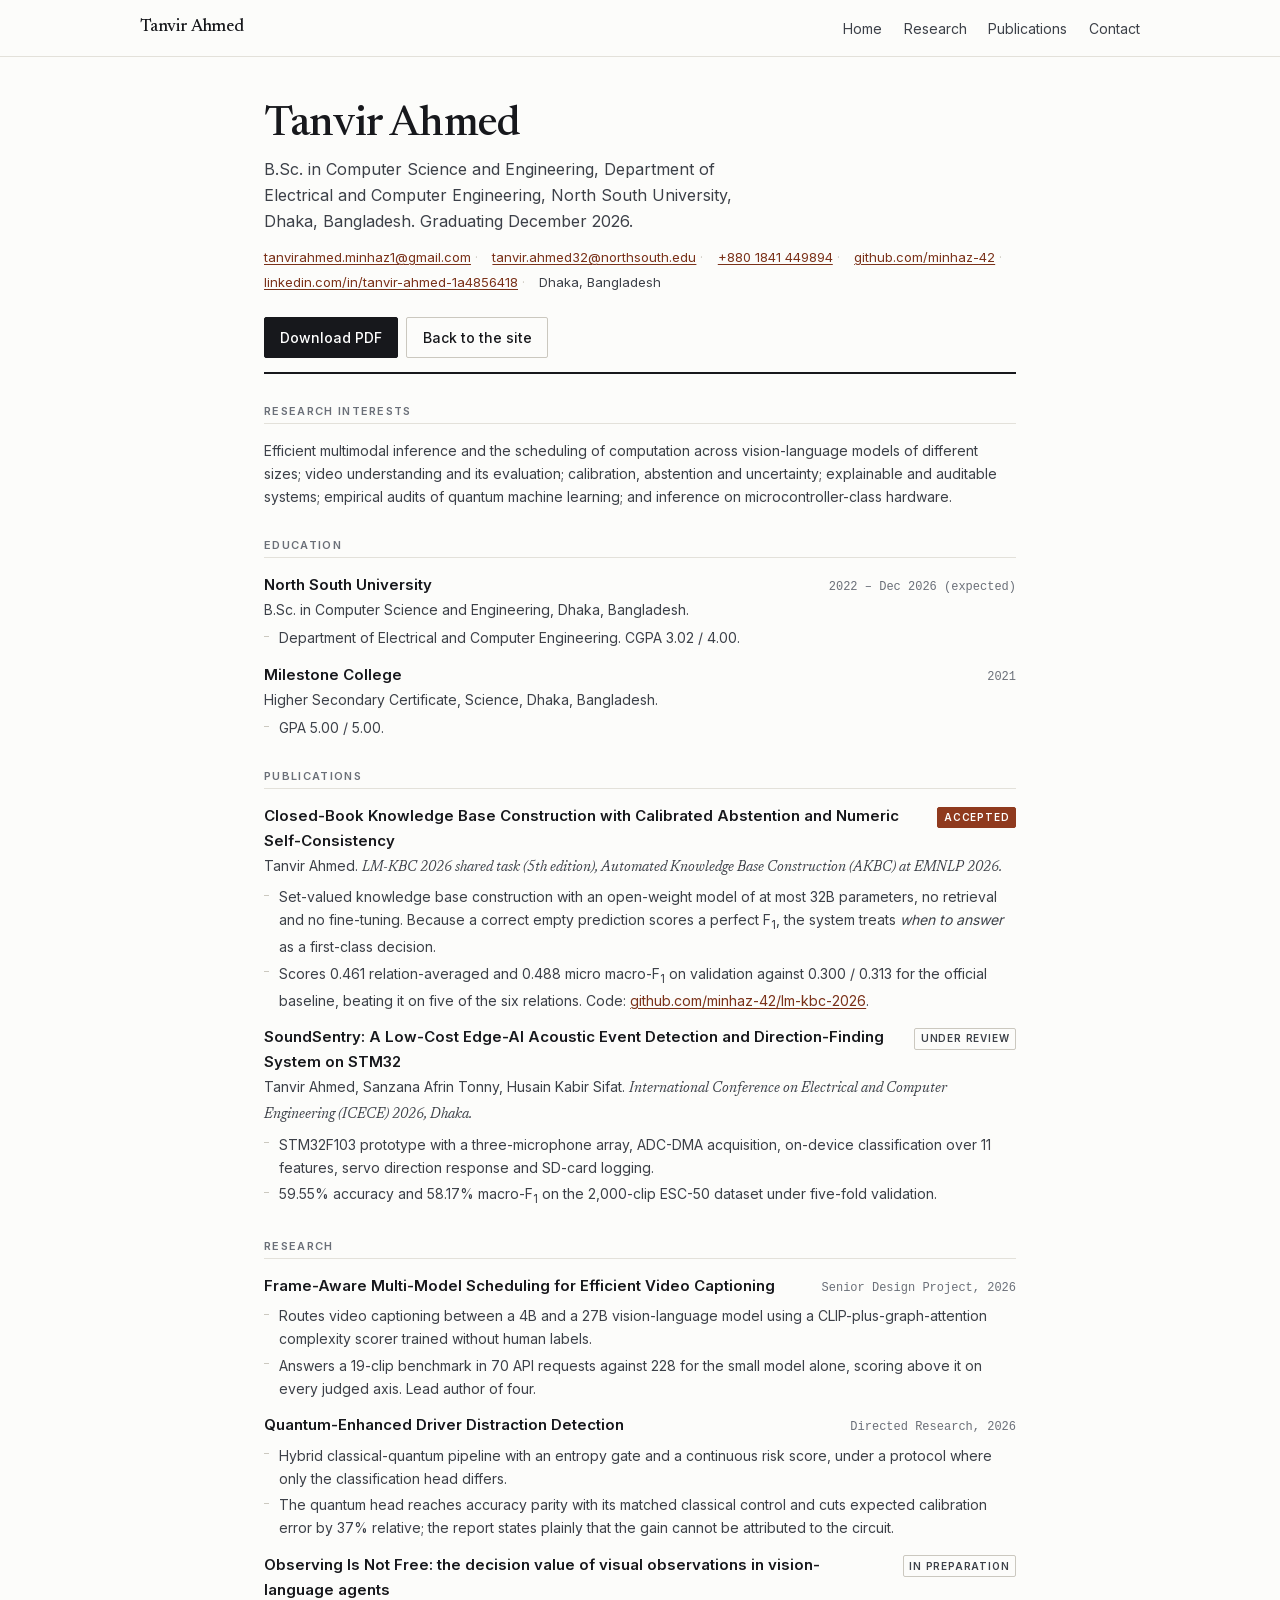
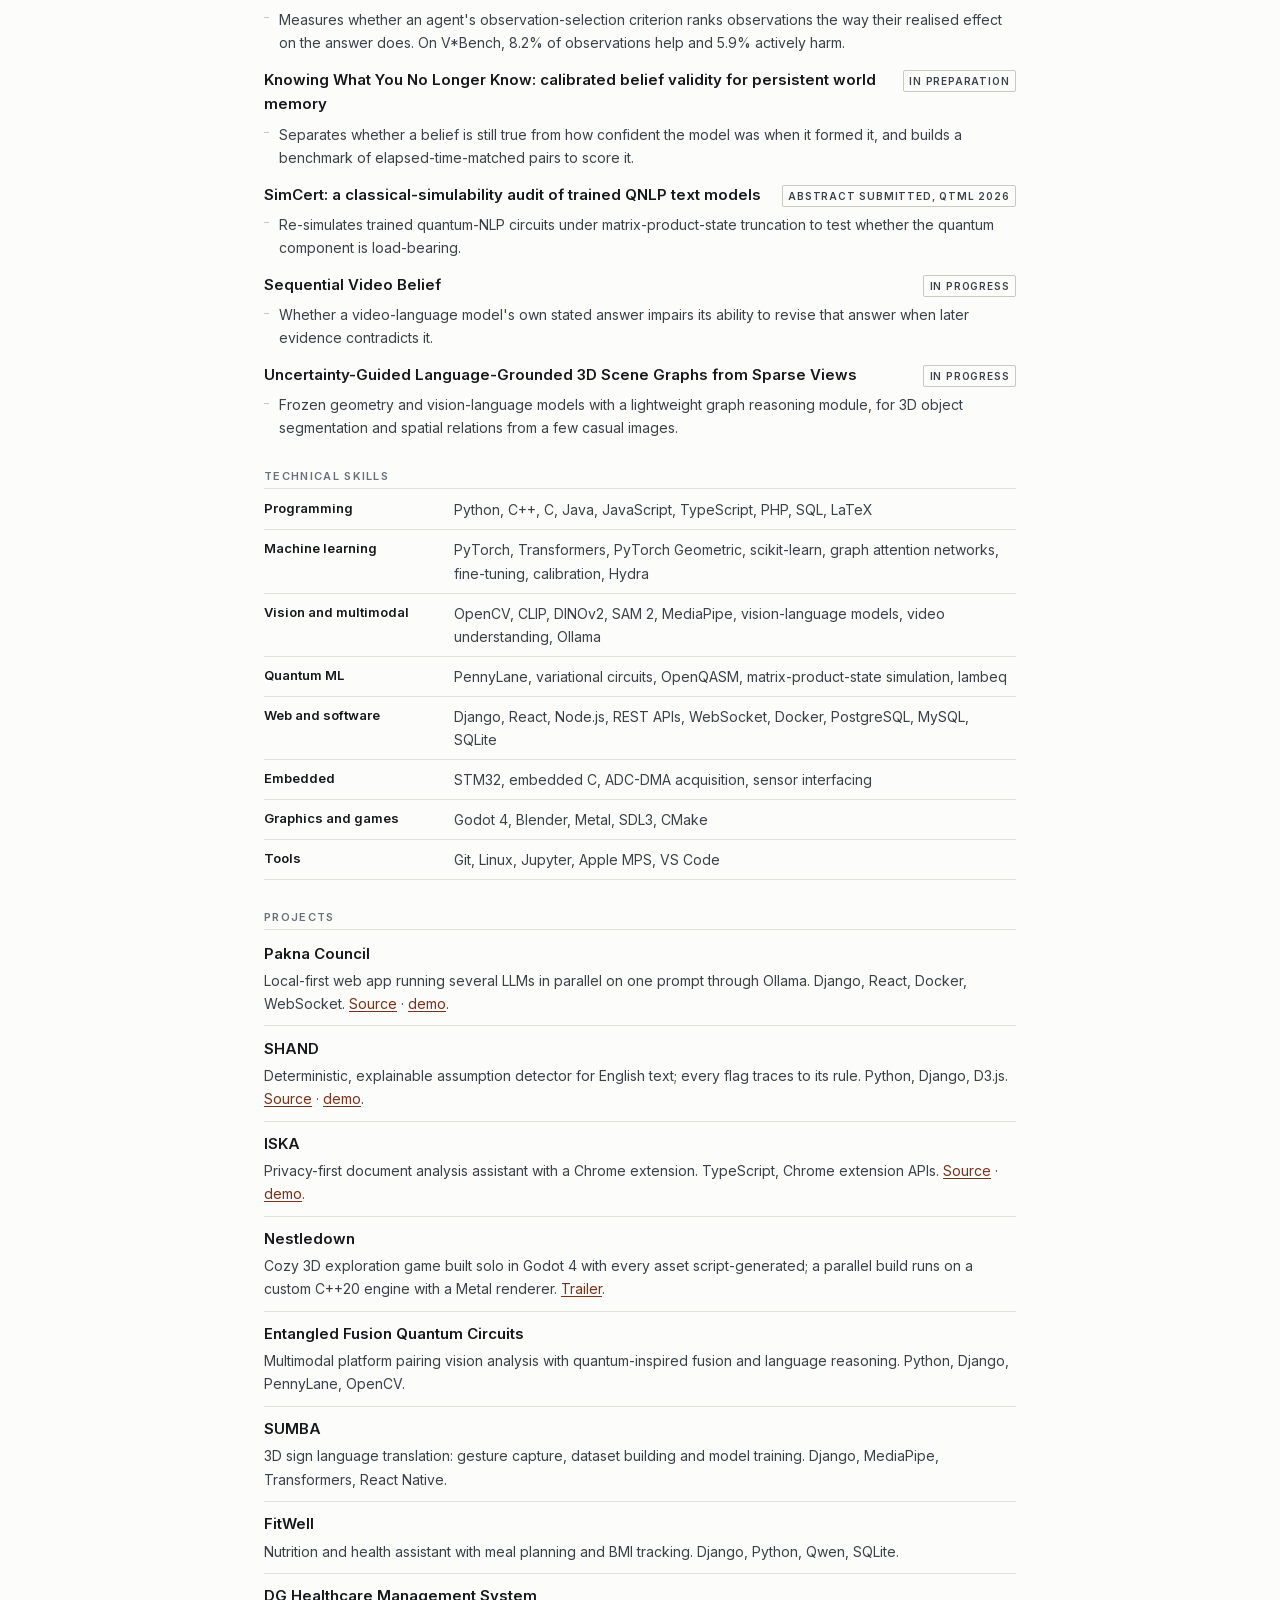
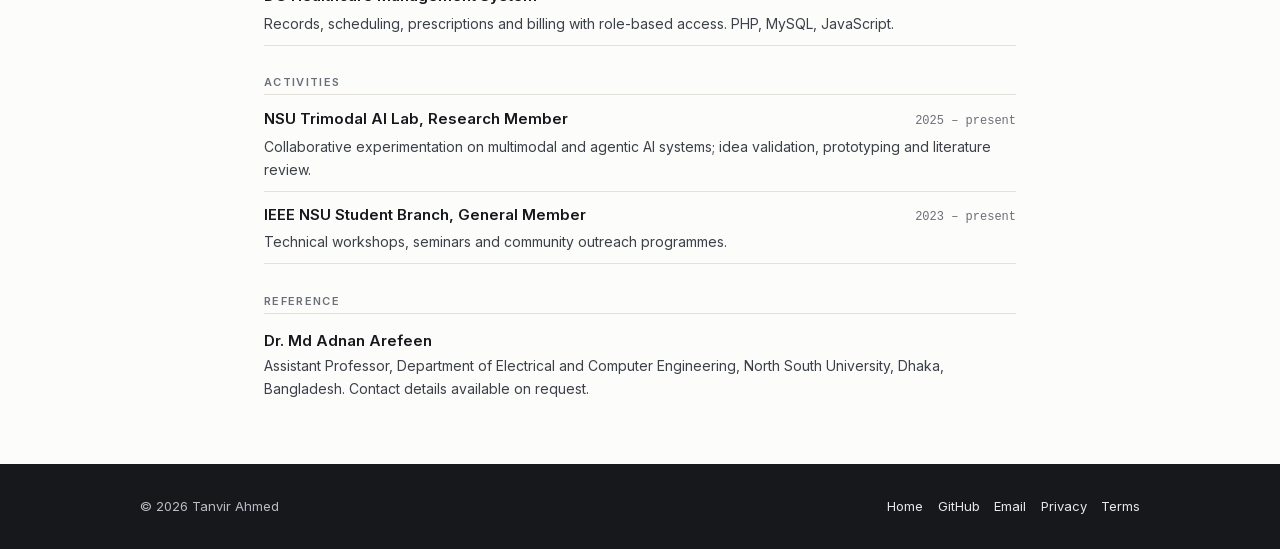
==== resume/index.html @ 1847ab7f "Rebuild portfolio as a research-focused academic site Replace the single-file purple-gradient page (" ====
<!DOCTYPE html>
<html lang="en">
<head>
<meta charset="utf-8">
<meta name="viewport" content="width=device-width, initial-scale=1">

<title>Curriculum Vitae | Tanvir Ahmed</title>
<meta name="description" content="Curriculum vitae of Tanvir Ahmed: Computer Science and Engineering at North South University, Dhaka. Publications, research, technical skills and projects.">
<meta name="author" content="Tanvir Ahmed">
<link rel="canonical" href="https://minhaz-42.github.io/Tanvir-Ahmed/resume/">

<meta property="og:type" content="profile">
<meta property="og:title" content="Curriculum Vitae | Tanvir Ahmed">
<meta property="og:description" content="Publications, research, skills and projects of Tanvir Ahmed, Computer Science and Engineering, North South University.">
<meta property="og:url" content="https://minhaz-42.github.io/Tanvir-Ahmed/resume/">
<meta property="og:image" content="https://minhaz-42.github.io/Tanvir-Ahmed/assets/img/og-card.png">
<meta name="twitter:card" content="summary_large_image">

<link rel="icon" href="../favicon.svg" type="image/svg+xml">
<link rel="alternate icon" href="../favicon.ico" sizes="16x16 32x32">
<link rel="apple-touch-icon" href="../apple-touch-icon.png">

<link rel="preload" href="../assets/fonts/inter-latin.woff2" as="font" type="font/woff2" crossorigin>
<link rel="preload" href="../assets/fonts/newsreader-latin.woff2" as="font" type="font/woff2" crossorigin>
<link rel="stylesheet" href="../assets/css/site.css">
</head>
<body>

<a class="skip" href="#cv">Skip to content</a>

<header class="site-head">
  <div class="site-head__in">
    <a class="brand" href="../">Tanvir Ahmed</a>
    <nav class="nav" aria-label="Site">
      <ul>
        <li><a href="../">Home</a></li>
        <li><a href="../#research">Research</a></li>
        <li><a href="../#publications">Publications</a></li>
        <li><a href="../#contact">Contact</a></li>
      </ul>
    </nav>
  </div>
</header>

<main id="cv" class="cv">

  <div class="cv__head">
    <h1 class="cv__name">Tanvir Ahmed</h1>
    <p class="cv__title">
      B.Sc. in Computer Science and Engineering, Department of Electrical and Computer
      Engineering, North South University, Dhaka, Bangladesh. Graduating December 2026.
    </p>
    <ul class="cv__contact">
      <li><a href="mailto:tanvirahmed.minhaz1@gmail.com">tanvirahmed.minhaz1@gmail.com</a></li>
      <li><a href="mailto:tanvir.ahmed32@northsouth.edu">tanvir.ahmed32@northsouth.edu</a></li>
      <li><a href="tel:+8801841449894">+880 1841 449894</a></li>
      <li><a href="https://github.com/minhaz-42" rel="me noopener">github.com/minhaz-42</a></li>
      <li><a href="https://www.linkedin.com/in/tanvir-ahmed-1a4856418/" rel="me noopener">linkedin.com/in/tanvir-ahmed-1a4856418</a></li>
      <li>Dhaka, Bangladesh</li>
    </ul>
    <div class="cv__actions btn-row">
      <a class="btn btn--primary" href="../assets/cv/Tanvir-Ahmed-CV.pdf">Download PDF</a>
      <a class="btn" href="../">Back to the site</a>
    </div>
  </div>

  <!-- ===================== RESEARCH INTERESTS ===================== -->
  <h2>Research interests</h2>
  <div class="cv-item">
    <p class="cv-item__sub">
      Efficient multimodal inference and the scheduling of computation across vision-language
      models of different sizes; video understanding and its evaluation; calibration, abstention
      and uncertainty; explainable and auditable systems; empirical audits of quantum machine
      learning; and inference on microcontroller-class hardware.
    </p>
  </div>

  <!-- ===================== EDUCATION ===================== -->
  <h2>Education</h2>

  <div class="cv-item">
    <div class="cv-item__top">
      <span class="cv-item__name">North South University</span>
      <span class="cv-item__when">2022 &ndash; Dec 2026 (expected)</span>
    </div>
    <p class="cv-item__sub">B.Sc. in Computer Science and Engineering, Dhaka, Bangladesh.</p>
    <ul>
      <li>Department of Electrical and Computer Engineering. CGPA 3.02 / 4.00.</li>
    </ul>
  </div>

  <div class="cv-item">
    <div class="cv-item__top">
      <span class="cv-item__name">Milestone College</span>
      <span class="cv-item__when">2021</span>
    </div>
    <p class="cv-item__sub">Higher Secondary Certificate, Science, Dhaka, Bangladesh.</p>
    <ul>
      <li>GPA 5.00 / 5.00.</li>
    </ul>
  </div>

  <!-- ===================== PUBLICATIONS ===================== -->
  <h2>Publications</h2>

  <div class="cv-item">
    <div class="cv-item__top">
      <span class="cv-item__name">
        Closed-Book Knowledge Base Construction with Calibrated Abstention and Numeric
        Self-Consistency
      </span>
      <span class="cv-pub__flag cv-pub__flag--accepted">Accepted</span>
    </div>
    <p class="cv-item__sub">
      Tanvir Ahmed. <em>LM-KBC 2026 shared task (5th edition), Automated Knowledge Base
      Construction (AKBC) at EMNLP 2026.</em>
    </p>
    <ul>
      <li>Set-valued knowledge base construction with an open-weight model of at most 32B
        parameters, no retrieval and no fine-tuning. Because a correct empty prediction scores a
        perfect F<sub>1</sub>, the system treats <em>when to answer</em> as a first-class
        decision.</li>
      <li>Scores 0.461 relation-averaged and 0.488 micro macro-F<sub>1</sub> on validation against
        0.300 / 0.313 for the official baseline, beating it on five of the six relations.
        Code: <a href="https://github.com/minhaz-42/lm-kbc-2026" rel="noopener">github.com/minhaz-42/lm-kbc-2026</a>.</li>
    </ul>
  </div>

  <div class="cv-item">
    <div class="cv-item__top">
      <span class="cv-item__name">
        SoundSentry: A Low-Cost Edge-AI Acoustic Event Detection and Direction-Finding System
        on STM32
      </span>
      <span class="cv-pub__flag">Under review</span>
    </div>
    <p class="cv-item__sub">
      Tanvir Ahmed, Sanzana Afrin Tonny, Husain Kabir Sifat.
      <em>International Conference on Electrical and Computer Engineering (ICECE) 2026, Dhaka.</em>
    </p>
    <ul>
      <li>STM32F103 prototype with a three-microphone array, ADC-DMA acquisition, on-device
        classification over 11 features, servo direction response and SD-card logging.</li>
      <li>59.55% accuracy and 58.17% macro-F<sub>1</sub> on the 2,000-clip ESC-50 dataset under
        five-fold validation.</li>
    </ul>
  </div>

  <!-- ===================== RESEARCH ===================== -->
  <h2>Research</h2>

  <div class="cv-item">
    <div class="cv-item__top">
      <span class="cv-item__name">Frame-Aware Multi-Model Scheduling for Efficient Video Captioning</span>
      <span class="cv-item__when">Senior Design Project, 2026</span>
    </div>
    <ul>
      <li>Routes video captioning between a 4B and a 27B vision-language model using a
        CLIP-plus-graph-attention complexity scorer trained without human labels.</li>
      <li>Answers a 19-clip benchmark in 70 API requests against 228 for the small model alone,
        scoring above it on every judged axis. Lead author of four.</li>
    </ul>
  </div>

  <div class="cv-item">
    <div class="cv-item__top">
      <span class="cv-item__name">Quantum-Enhanced Driver Distraction Detection</span>
      <span class="cv-item__when">Directed Research, 2026</span>
    </div>
    <ul>
      <li>Hybrid classical-quantum pipeline with an entropy gate and a continuous risk score,
        under a protocol where only the classification head differs.</li>
      <li>The quantum head reaches accuracy parity with its matched classical control and cuts
        expected calibration error by 37% relative; the report states plainly that the gain cannot
        be attributed to the circuit.</li>
    </ul>
  </div>

  <div class="cv-item">
    <div class="cv-item__top">
      <span class="cv-item__name">Observing Is Not Free: the decision value of visual observations in vision-language agents</span>
      <span class="cv-pub__flag">In preparation</span>
    </div>
    <ul>
      <li>Measures whether an agent's observation-selection criterion ranks observations the way
        their realised effect on the answer does. On V*Bench, 8.2% of observations help and 5.9%
        actively harm.</li>
    </ul>
  </div>

  <div class="cv-item">
    <div class="cv-item__top">
      <span class="cv-item__name">Knowing What You No Longer Know: calibrated belief validity for persistent world memory</span>
      <span class="cv-pub__flag">In preparation</span>
    </div>
    <ul>
      <li>Separates whether a belief is still true from how confident the model was when it formed
        it, and builds a benchmark of elapsed-time-matched pairs to score it.</li>
    </ul>
  </div>

  <div class="cv-item">
    <div class="cv-item__top">
      <span class="cv-item__name">SimCert: a classical-simulability audit of trained QNLP text models</span>
      <span class="cv-pub__flag">Abstract submitted, QTML 2026</span>
    </div>
    <ul>
      <li>Re-simulates trained quantum-NLP circuits under matrix-product-state truncation to test
        whether the quantum component is load-bearing.</li>
    </ul>
  </div>

  <div class="cv-item">
    <div class="cv-item__top">
      <span class="cv-item__name">Sequential Video Belief</span>
      <span class="cv-pub__flag">In progress</span>
    </div>
    <ul>
      <li>Whether a video-language model's own stated answer impairs its ability to revise that
        answer when later evidence contradicts it.</li>
    </ul>
  </div>

  <div class="cv-item">
    <div class="cv-item__top">
      <span class="cv-item__name">Uncertainty-Guided Language-Grounded 3D Scene Graphs from Sparse Views</span>
      <span class="cv-pub__flag">In progress</span>
    </div>
    <ul>
      <li>Frozen geometry and vision-language models with a lightweight graph reasoning module,
        for 3D object segmentation and spatial relations from a few casual images.</li>
    </ul>
  </div>

  <!-- ===================== SKILLS ===================== -->
  <h2>Technical skills</h2>
  <dl class="cv-skills">
    <div>
      <dt>Programming</dt>
      <dd>Python, C++, C, Java, JavaScript, TypeScript, PHP, SQL, LaTeX</dd>
    </div>
    <div>
      <dt>Machine learning</dt>
      <dd>PyTorch, Transformers, PyTorch Geometric, scikit-learn, graph attention networks,
        fine-tuning, calibration, Hydra</dd>
    </div>
    <div>
      <dt>Vision and multimodal</dt>
      <dd>OpenCV, CLIP, DINOv2, SAM 2, MediaPipe, vision-language models, video understanding,
        Ollama</dd>
    </div>
    <div>
      <dt>Quantum ML</dt>
      <dd>PennyLane, variational circuits, OpenQASM, matrix-product-state simulation, lambeq</dd>
    </div>
    <div>
      <dt>Web and software</dt>
      <dd>Django, React, Node.js, REST APIs, WebSocket, Docker, PostgreSQL, MySQL, SQLite</dd>
    </div>
    <div>
      <dt>Embedded</dt>
      <dd>STM32, embedded C, ADC-DMA acquisition, sensor interfacing</dd>
    </div>
    <div>
      <dt>Graphics and games</dt>
      <dd>Godot 4, Blender, Metal, SDL3, CMake</dd>
    </div>
    <div>
      <dt>Tools</dt>
      <dd>Git, Linux, Jupyter, Apple MPS, VS Code</dd>
    </div>
  </dl>

  <!-- ===================== PROJECTS ===================== -->
  <h2>Projects</h2>
  <ul class="cv-rows">
    <li>
      <span class="n">Pakna Council</span>
      <span class="d">
        Local-first web app running several LLMs in parallel on one prompt through Ollama.
        Django, React, Docker, WebSocket.
        <a href="https://github.com/minhaz-42/Pakna_council" rel="noopener">Source</a> &middot;
        <a href="https://pakna-council.vercel.app/" rel="noopener">demo</a>.
      </span>
    </li>
    <li>
      <span class="n">SHAND</span>
      <span class="d">
        Deterministic, explainable assumption detector for English text; every flag traces to its
        rule. Python, Django, D3.js.
        <a href="https://github.com/minhaz-42/SHAND" rel="noopener">Source</a> &middot;
        <a href="https://shand1.vercel.app/" rel="noopener">demo</a>.
      </span>
    </li>
    <li>
      <span class="n">ISKA</span>
      <span class="d">
        Privacy-first document analysis assistant with a Chrome extension. TypeScript, Chrome
        extension APIs.
        <a href="https://github.com/minhaz-42/ISKA" rel="noopener">Source</a> &middot;
        <a href="https://iska-hxrr.vercel.app/" rel="noopener">demo</a>.
      </span>
    </li>
    <li>
      <span class="n">Nestledown</span>
      <span class="d">
        Cozy 3D exploration game built solo in Godot 4 with every asset script-generated; a
        parallel build runs on a custom C++20 engine with a Metal renderer.
        <a href="https://youtu.be/MUN7_kuh00U" rel="noopener">Trailer</a>.
      </span>
    </li>
    <li>
      <span class="n">Entangled Fusion Quantum Circuits</span>
      <span class="d">
        Multimodal platform pairing vision analysis with quantum-inspired fusion and language
        reasoning. Python, Django, PennyLane, OpenCV.
      </span>
    </li>
    <li>
      <span class="n">SUMBA</span>
      <span class="d">
        3D sign language translation: gesture capture, dataset building and model training.
        Django, MediaPipe, Transformers, React Native.
      </span>
    </li>
    <li>
      <span class="n">FitWell</span>
      <span class="d">
        Nutrition and health assistant with meal planning and BMI tracking. Django, Python, Qwen,
        SQLite.
      </span>
    </li>
    <li>
      <span class="n">DG Healthcare Management System</span>
      <span class="d">
        Records, scheduling, prescriptions and billing with role-based access. PHP, MySQL,
        JavaScript.
      </span>
    </li>
  </ul>

  <!-- ===================== ACTIVITIES ===================== -->
  <h2>Activities</h2>
  <ul class="cv-rows">
    <li>
      <div class="cv-item__top">
        <span class="n">NSU Trimodal AI Lab, Research Member</span>
        <span class="cv-item__when">2025 &ndash; present</span>
      </div>
      <span class="d">
        Collaborative experimentation on multimodal and agentic AI systems; idea validation,
        prototyping and literature review.
      </span>
    </li>
    <li>
      <div class="cv-item__top">
        <span class="n">IEEE NSU Student Branch, General Member</span>
        <span class="cv-item__when">2023 &ndash; present</span>
      </div>
      <span class="d">Technical workshops, seminars and community outreach programmes.</span>
    </li>
  </ul>

  <!-- ===================== REFERENCE ===================== -->
  <h2>Reference</h2>
  <div class="cv-item">
    <div class="cv-item__top">
      <span class="cv-item__name">Dr. Md Adnan Arefeen</span>
    </div>
    <p class="cv-item__sub">
      Assistant Professor, Department of Electrical and Computer Engineering, North South
      University, Dhaka, Bangladesh. Contact details available on request.
    </p>
  </div>

</main>

<footer class="site-foot">
  <div class="site-foot__in">
    <p>&copy; <span id="yr">2026</span> Tanvir Ahmed</p>
    <ul>
      <li><a href="../">Home</a></li>
      <li><a href="https://github.com/minhaz-42" rel="me noopener">GitHub</a></li>
      <li><a href="mailto:tanvirahmed.minhaz1@gmail.com">Email</a></li>
      <li><a href="../privacy/">Privacy</a></li>
      <li><a href="../terms/">Terms</a></li>
    </ul>
  </div>
</footer>

<script>document.getElementById('yr').textContent = new Date().getFullYear();</script>
</body>
</html>
---- assets/css/site.css ----
/* ==========================================================================
   Tanvir Ahmed - personal academic site
   Editorial, light, typography-led. No gradients, no decorative motion.
   ========================================================================== */

/* --- Fonts (self-hosted, SIL OFL; see assets/fonts/OFL.txt) --------------- */
@font-face {
  font-family: 'Newsreader';
  src: url('../fonts/newsreader-latin.woff2') format('woff2');
  font-weight: 400 600;
  font-style: normal;
  font-display: swap;
}
@font-face {
  font-family: 'Newsreader';
  src: url('../fonts/newsreader-italic-latin.woff2') format('woff2');
  font-weight: 400 600;
  font-style: italic;
  font-display: swap;
}
@font-face {
  font-family: 'InterVar';
  src: url('../fonts/inter-latin.woff2') format('woff2');
  font-weight: 400 600;
  font-style: normal;
  font-display: swap;
}

/* --- Tokens --------------------------------------------------------------- */
:root {
  color-scheme: light;

  --bg:          #fcfcfa;
  --bg-sunk:     #f5f4f0;
  --ink:         #17181c;
  --ink-2:       #3c4048;
  --ink-3:       #6a6f78;
  --rule:        #e3e1da;
  --rule-2:      #cbc8bf;
  --accent:      #8f3a1e;
  --accent-ink:  #7a3119;
  --accent-sunk: #f4ebe5;

  --serif: 'Newsreader', Iowan Old Style, Palatino, 'Times New Roman', serif;
  --sans:  'InterVar', -apple-system, BlinkMacSystemFont, 'Segoe UI', Helvetica, Arial, sans-serif;
  --mono:  ui-monospace, SFMono-Regular, 'SF Mono', Menlo, Consolas, monospace;

  --measure: 68ch;
  --page: 1080px;
  --gut: clamp(1.15rem, 4vw, 2.5rem);
}

/* --- Reset ---------------------------------------------------------------- */
*, *::before, *::after { box-sizing: border-box; }
html { -webkit-text-size-adjust: 100%; }
body {
  margin: 0;
  background: var(--bg);
  color: var(--ink);
  font-family: var(--sans);
  font-size: 1rem;
  line-height: 1.65;
  font-feature-settings: 'kern' 1, 'liga' 1;
  -webkit-font-smoothing: antialiased;
  text-rendering: optimizeLegibility;
  overflow-wrap: break-word;
}
h1, h2, h3, h4 { margin: 0; font-weight: 500; line-height: 1.2; text-wrap: balance; }
p, ul, ol, dl, table, figure, pre { margin: 0; }
img { max-width: 100%; height: auto; display: block; }
a { color: var(--accent-ink); text-decoration-thickness: 1px; text-underline-offset: 2px; }
a:hover { color: var(--ink); }
ul, ol { padding: 0; list-style: none; }

/* --- Skip link ------------------------------------------------------------ */
.skip {
  position: absolute; left: -9999px; top: 0; z-index: 100;
  background: var(--ink); color: #fff; padding: .6rem 1rem; font-size: .875rem;
}
.skip:focus { left: 0; }

/* --- Focus ---------------------------------------------------------------- */
:where(a, button, summary, [tabindex]):focus-visible {
  outline: 2px solid var(--accent);
  outline-offset: 2px;
  border-radius: 1px;
}

/* --- Layout --------------------------------------------------------------- */
.wrap {
  max-width: var(--page);
  margin-inline: auto;
  padding-inline: var(--gut);
}
.prose { max-width: var(--measure); }
.prose p + p { margin-top: .9rem; }

section[id] { scroll-margin-top: 4.75rem; }

.band { border-top: 1px solid var(--rule); }
.band > .wrap { padding-block: clamp(3rem, 6vw, 4.75rem); }
.band--sunk { background: var(--bg-sunk); }

/* Editorial two-column row: label left, content right */
.row { display: grid; gap: 1rem 2.75rem; grid-template-columns: 1fr; }
@media (min-width: 860px) {
  .row { grid-template-columns: 12.5rem 1fr; }
}

/* Grid items default to an automatic minimum size of min-content, which lets one wide
   descendant (a <pre>, a nowrap table) push its track past the viewport. Every grid
   container on this site opts its children back to a zero minimum. */
:where(
  .row, .hero__grid, .list, .item__head, .interests, .skills,
  .contact-list, .contact-list > li, .detail, .detail > div, .tags
) > * { min-width: 0; }

/* Scroll containers must never contribute their content width to layout. */

/* --- Section headings ----------------------------------------------------- */
.eyebrow {
  font-size: .6875rem;
  font-weight: 600;
  letter-spacing: .1em;
  text-transform: uppercase;
  color: var(--ink-3);
  margin: 0 0 .75rem;
  padding-bottom: .45rem;
  border-bottom: 1px solid var(--rule);
}
.sec-num {
  display: block;
  font-family: var(--mono);
  font-size: .8125rem;
  font-weight: 500;
  letter-spacing: .06em;
  color: var(--accent);
  padding-bottom: .55rem;
  margin-bottom: .75rem;
  border-bottom: 2px solid var(--ink);
}
.h-sec {
  font-family: var(--serif);
  font-size: clamp(1.7rem, 3.4vw, 2.3rem);
  letter-spacing: -.02em;
  margin-bottom: .5rem;
}
.sec-lede {
  color: var(--ink-2);
  max-width: var(--measure);
  margin-bottom: clamp(1.75rem, 3.5vw, 2.5rem);
}
.h3 {
  font-size: 1.0625rem;
  font-weight: 600;
  letter-spacing: -.005em;
}
.h-serif {
  font-family: var(--serif);
  font-weight: 500;
  font-size: 1.3rem;
  letter-spacing: -.01em;
}

/* --- Header / nav --------------------------------------------------------- */
.site-head {
  position: sticky; top: 0; z-index: 40;
  background: var(--bg);
  border-bottom: 1px solid var(--rule);
}
.site-head__in {
  max-width: var(--page); margin-inline: auto; padding-inline: var(--gut);
  min-height: 3.5rem;
  display: flex; align-items: center; justify-content: space-between; gap: 1rem;
}
.brand {
  font-family: var(--serif);
  font-size: 1.0625rem;
  font-weight: 500;
  color: var(--ink);
  text-decoration: none;
  letter-spacing: -.01em;
  white-space: nowrap;
}
.brand:hover { color: var(--accent-ink); }

.nav ul { display: flex; gap: 1.35rem; align-items: center; }
.nav a {
  font-size: .875rem;
  color: var(--ink-2);
  text-decoration: none;
  padding-block: .2rem;
  border-bottom: 1px solid transparent;
}
.nav a:hover { color: var(--ink); border-bottom-color: var(--rule-2); }
.nav a[aria-current='true'] { color: var(--ink); border-bottom-color: var(--accent); }

.nav--desk { display: none; }
@media (min-width: 950px) { .nav--desk { display: block; } .nav-mobile { display: none; } }

/* The sub-pages (CV, privacy, terms) carry a plain inline nav rather than the
   home page's disclosure menu. Let it wrap instead of pushing past the viewport. */
@media (max-width: 640px) {
  .site-head__in { flex-wrap: wrap; padding-block: .45rem; }
  .nav:not(.nav-mobile):not(.nav--desk) ul { flex-wrap: wrap; gap: .1rem .9rem; }
}

/* Mobile disclosure nav: no JS, natively keyboard accessible */
.nav-mobile > summary {
  list-style: none; cursor: pointer;
  font-size: .8125rem; font-weight: 500; color: var(--ink-2);
  border: 1px solid var(--rule-2); border-radius: 2px;
  padding: .3rem .6rem;
}
.nav-mobile > summary::-webkit-details-marker { display: none; }
.nav-mobile[open] > summary { color: var(--ink); border-color: var(--ink-3); }
.nav-mobile__panel {
  position: absolute; left: 0; right: 0;
  background: var(--bg); border-bottom: 1px solid var(--rule);
  box-shadow: 0 6px 16px rgb(23 24 28 / 6%);
  padding: .5rem var(--gut) .9rem;
}
.nav-mobile__panel ul { display: grid; gap: .1rem; }
.nav-mobile__panel a {
  display: block; padding: .5rem .25rem;
  font-size: .9375rem; color: var(--ink-2); text-decoration: none;
  border-bottom: 1px solid var(--rule);
}
.nav-mobile__panel a:hover { color: var(--ink); }

/* --- Buttons -------------------------------------------------------------- */
.btn-row { display: flex; flex-wrap: wrap; gap: .5rem; }
.btn {
  display: inline-flex; align-items: center; gap: .4rem;
  font-family: var(--sans);
  font-size: .875rem; font-weight: 500;
  padding: .5rem .95rem;
  border: 1px solid var(--rule-2);
  border-radius: 2px;
  background: transparent;
  color: var(--ink);
  text-decoration: none;
  transition: background-color .15s ease, border-color .15s ease, color .15s ease;
}
.btn:hover { background: var(--bg-sunk); border-color: var(--ink-3); color: var(--ink); }
.btn--primary {
  background: var(--ink); border-color: var(--ink); color: #fff;
}
.btn--primary:hover { background: var(--accent-ink); border-color: var(--accent-ink); color: #fff; }
.btn svg { flex: none; }

/* --- Hero ----------------------------------------------------------------- */
.hero > .wrap { padding-block: clamp(2.25rem, 5vw, 3.5rem) clamp(2.5rem, 5vw, 3.5rem); }
.hero__grid {
  display: grid;
  gap: 1.5rem;
  align-items: start;
  grid-template-columns: 1fr;
  grid-template-areas: 'intro' 'side' 'main';
}
@media (min-width: 800px) {
  .hero__grid {
    grid-template-columns: minmax(0, 1fr) 14rem;
    column-gap: clamp(2rem, 5vw, 4rem);
    row-gap: 1.1rem;
    grid-template-areas: 'intro side' 'main side';
  }
}
.hero__intro { grid-area: intro; }
.hero__side  { grid-area: side; }
.hero__main  { grid-area: main; }

.hero h1 {
  font-family: var(--serif);
  font-size: clamp(2.4rem, 6.2vw, 3.9rem);
  letter-spacing: -.028em;
  margin-bottom: .6rem;
}
.hero__role {
  font-size: clamp(1.0625rem, 1.5vw, 1.1875rem);
  color: var(--ink-2);
  max-width: 48ch;
  padding-top: .8rem;
  border-top: 2px solid var(--ink);
}
.hero__main { max-width: var(--measure); }
.hero__main p + p { margin-top: .8rem; }
.hero .btn-row { margin-top: 1.5rem; }

.portrait {
  border: 1px solid var(--rule);
  border-radius: 2px;
  background: var(--bg-sunk);
  max-width: 14rem;
}
.portrait img { border-radius: 1px; }
@media (max-width: 799px) {
  .portrait { max-width: 9rem; }
}

/* Vertical fact list beside the portrait */
.hero__facts {
  margin-top: 1.1rem; padding-top: .9rem;
  border-top: 1px solid var(--rule);
  display: grid; gap: .45rem;
  font-size: .8125rem;
}
.hero__facts .k {
  display: block;
  font-size: .625rem; font-weight: 600; letter-spacing: .09em;
  text-transform: uppercase; color: var(--ink-3);
}
.hero__facts a, .hero__facts span.v { color: var(--ink-2); }
.hero__facts a { word-break: break-word; }

/* --- Tags / status labels (rectangular, not pills) ----------------------- */
.tags { display: flex; flex-wrap: wrap; gap: .3rem; }
.tag {
  font-family: var(--mono);
  font-size: .75rem;
  line-height: 1.5;
  padding: .1rem .4rem;
  border: 1px solid var(--rule-2);
  border-radius: 2px;
  color: var(--ink-2);
  background: var(--bg);
  white-space: nowrap;
}
.status {
  display: inline-block;
  font-size: .6875rem; font-weight: 600;
  letter-spacing: .07em; text-transform: uppercase;
  padding: .15rem .45rem;
  border: 1px solid var(--rule-2);
  border-radius: 2px;
  color: var(--ink-2);
}
.status--accepted { color: #fff; background: var(--accent); border-color: var(--accent); }
.status--review   { color: var(--accent-ink); background: var(--accent-sunk); border-color: #e0cdc2; }

/* --- Research interests --------------------------------------------------- */
.interests { display: grid; gap: 0; }
@media (min-width: 760px) { .interests { grid-template-columns: 1fr 1fr; column-gap: 3rem; } }
.interests > li {
  padding: .9rem 0 .9rem 1.05rem;
  border-top: 1px solid var(--rule);
  position: relative;
}
.interests > li::before {
  content: ''; position: absolute; left: 0; top: 1.42rem;
  width: .4rem; height: .4rem; background: var(--accent);
}
.interests .i-name { font-weight: 600; font-size: .9375rem; }
.interests .i-note { color: var(--ink-3); font-size: .9375rem; }

/* --- Featured research ---------------------------------------------------- */
.feature {
  border-top: 3px solid var(--accent);
  padding-top: 1.5rem;
}
.feature__title {
  font-family: var(--serif);
  font-size: clamp(1.5rem, 3.2vw, 2.05rem);
  letter-spacing: -.015em;
  margin-bottom: .4rem;
}
.feature__sub {
  color: var(--ink-2);
  font-size: 1.0625rem;
  max-width: 66ch;
  text-wrap: pretty;
  margin-bottom: 1rem;
}
.meta-line {
  font-size: .875rem; color: var(--ink-3);
  max-width: 74ch;
  display: flex; flex-wrap: wrap; gap: .2rem 1.1rem;
  padding-block: .7rem;
  border-block: 1px solid var(--rule);
  margin-bottom: 1.6rem;
}
.meta-line b { font-weight: 500; color: var(--ink-2); }

/* Numbered method steps: hairline rows, not a stack of cards */
.caveat {
  margin-top: 1.5rem; padding: .9rem 1rem;
  max-width: calc(var(--measure) + 2rem);
  border: 1px solid var(--rule);
  border-left: 2px solid var(--ink-3);
  border-radius: 2px;
  background: var(--bg-sunk);
  font-size: .875rem; color: var(--ink-2);
}
.caveat .h3 { font-size: .8125rem; text-transform: uppercase; letter-spacing: .07em; color: var(--ink-3); margin-bottom: .3rem; }

/* --- Entries ---------------------------------------------------------------
   One component for research, publications, projects, education and activities.
   Title always stands on its own line; meta sits on the right; the description
   is a paragraph beneath. Nothing runs on inline. */
.list { display: grid; gap: 0; }
.item { padding-block: 1.4rem; border-top: 1px solid var(--rule); }
.list > .item:first-child { border-top: 0; padding-top: 0; }

.item__head {
  display: grid; grid-template-columns: minmax(0, 1fr) auto;
  gap: .3rem 1.5rem; align-items: baseline;
}
.item__title {
  font-family: var(--serif);
  font-size: 1.2rem; font-weight: 500; letter-spacing: -.01em;
  line-height: 1.25;
}
.item__title a { color: var(--ink); text-decoration: none; }
.item__title a:hover { color: var(--accent-ink); text-decoration: underline; }
.item--plain .item__title { font-family: var(--sans); font-size: 1rem; font-weight: 600; letter-spacing: 0; }

.item__meta {
  font-family: var(--mono); font-size: .75rem; color: var(--ink-3);
  white-space: nowrap; padding-top: .15rem;
}
.item__flags { display: flex; gap: .4rem; align-items: center; flex-wrap: wrap; }

.item__sub { font-size: .9375rem; color: var(--ink-2); margin-top: .3rem; }
.item__sub .me { font-weight: 600; color: var(--ink); }
.item__venue { font-family: var(--serif); font-style: italic; }

.item__body { margin-top: .65rem; font-size: .9375rem; color: var(--ink-2); max-width: var(--measure); }
.item__body p + p { margin-top: .6rem; }

.item__tech {
  margin-top: .6rem; font-family: var(--mono); font-size: .75rem;
  color: var(--ink-3); letter-spacing: .01em;
}
.item__links { display: flex; flex-wrap: wrap; gap: .3rem 1.1rem; margin-top: .6rem; font-size: .875rem; }

/* The accepted paper gets a left accent rule so it reads first at a glance. */
.item--lead { border-left: 3px solid var(--accent); padding-left: 1.1rem; margin-top: .25rem; }

@media (max-width: 560px) {
  .item__head { grid-template-columns: 1fr; }
  .item__meta { white-space: normal; padding-top: 0; }
}

/* Definition-style facts (used under the featured project) */
.detail { margin-top: 1rem; display: grid; gap: .55rem; max-width: calc(var(--measure) + 6rem); }
.detail > div { display: grid; gap: .1rem .9rem; grid-template-columns: 1fr; }
@media (min-width: 640px) { .detail > div { grid-template-columns: 6.5rem 1fr; } }
.detail .k {
  font-size: .6875rem; font-weight: 600; letter-spacing: .07em; text-transform: uppercase;
  color: var(--ink-3); padding-top: .28rem;
}
.detail .v { margin: 0; font-size: .9375rem; color: var(--ink-2); }

/* --- Skills --------------------------------------------------------------- */
.skills { display: grid; gap: 0; }
.skills > div { padding: 1.05rem 0; border-top: 1px solid var(--rule); }
@media (min-width: 860px) {
  .skills > div { display: grid; grid-template-columns: 12.5rem 1fr; gap: 2.75rem; align-items: start; }
}
.skills h3 { font-size: .9375rem; font-weight: 600; margin-bottom: .4rem; }
@media (min-width: 860px) { .skills h3 { margin-bottom: 0; padding-top: .1rem; } }

/* --- Contact -------------------------------------------------------------- */
.contact-list { display: grid; gap: 0; max-width: 34rem; }
.contact-list > li { padding: .75rem 0; border-top: 1px solid var(--rule); display: grid; grid-template-columns: 6rem 1fr; gap: .9rem; align-items: baseline; }
.contact-list .k { font-size: .6875rem; font-weight: 600; letter-spacing: .07em; text-transform: uppercase; color: var(--ink-3); }
.contact-list a, .contact-list span { font-size: .9375rem; }

/* --- Footer --------------------------------------------------------------- */
.site-foot { background: var(--ink); color: #b9bcc4; }
.site-foot__in {
  max-width: var(--page); margin-inline: auto; padding: 2rem var(--gut);
  display: flex; flex-wrap: wrap; gap: .6rem 1.5rem; align-items: center; justify-content: space-between;
  font-size: .8125rem;
}
.site-foot a { color: #e6e7ea; text-decoration: none; }
.site-foot a:hover { color: #fff; text-decoration: underline; }
.site-foot :where(a):focus-visible { outline-color: #fff; }
.site-foot ul { display: flex; flex-wrap: wrap; gap: .9rem; align-items: center; }

/* --- Legal pages ---------------------------------------------------------- */
.legal { padding-block: clamp(2.25rem, 5vw, 3.5rem); }
.legal h1 { font-family: var(--serif); font-size: clamp(1.8rem, 4vw, 2.4rem); letter-spacing: -.015em; margin-bottom: .4rem; }
.legal .updated { font-size: .875rem; color: var(--ink-3); margin-bottom: 2rem; }
.legal h2 {
  font-family: var(--serif); font-size: 1.2rem; letter-spacing: -.01em;
  margin-top: 2.1rem; padding-top: 1.1rem; border-top: 1px solid var(--rule);
}
.legal h2 + p, .legal h2 + ul { margin-top: .6rem; }
.legal p, .legal li { color: var(--ink-2); max-width: var(--measure); }
.legal p + p { margin-top: .8rem; }
.legal ul { margin-top: .6rem; display: grid; gap: .4rem; }
.legal ul li { padding-left: 1.1rem; position: relative; }
.legal ul li::before {
  content: ''; position: absolute; left: .1rem; top: .72em;
  width: .3rem; height: 1px; background: var(--rule-2);
}
.legal .back { display: inline-block; margin-top: 2.25rem; font-size: .875rem; }

/* --- Reveal (progressive enhancement) ------------------------------------
   The base state is VISIBLE. The hidden state is opted into only by the tiny
   head script, which adds .reveal-on to <html> when IntersectionObserver
   exists and the visitor has not asked for reduced motion. With JavaScript
   off, with reduced motion on, or on an old browser, nothing is ever hidden. */
.reveal-on .js-reveal { opacity: 0; transform: translateY(6px); }
.reveal-on .js-reveal.is-in {
  opacity: 1; transform: none;
  transition: opacity .4s ease, transform .4s ease;
}

@media (prefers-reduced-motion: reduce) {
  * { animation-duration: .01ms !important; animation-iteration-count: 1 !important; transition-duration: .01ms !important; scroll-behavior: auto !important; }
  .reveal-on .js-reveal, .reveal-on .js-reveal.is-in { opacity: 1; transform: none; }
}

/* --- Print ---------------------------------------------------------------- */
@media print {
  .site-head, .nav, .btn-row, .site-foot { display: none !important; }
  body { background: #fff; font-size: 11pt; }
  .band > .wrap { padding-block: 1rem; }
  a { text-decoration: none; color: #000; }
}

/* ==========================================================================
   CV / resume page. One source: this renders as a document on screen and is
   what `--print-to-pdf` turns into assets/cv/Tanvir-Ahmed-CV.pdf, so the web
   CV and the PDF cannot drift apart.
   ========================================================================== */
.cv {
  max-width: 52rem;
  margin-inline: auto;
  padding: clamp(1.5rem, 4vw, 2.75rem) var(--gut) 4rem;
}

.cv__head { border-bottom: 2px solid var(--ink); padding-bottom: .9rem; margin-bottom: .4rem; }
.cv__name {
  font-family: var(--serif);
  font-size: clamp(1.9rem, 4.5vw, 2.6rem);
  letter-spacing: -.02em;
  margin-bottom: .3rem;
}
.cv__title { color: var(--ink-2); font-size: 1rem; max-width: 52ch; }
.cv__contact {
  display: flex; flex-wrap: wrap; gap: .2rem .9rem;
  margin-top: .75rem; font-size: .8125rem; color: var(--ink-2);
}
.cv__contact li::after { content: ' ·'; color: var(--rule-2); }
.cv__contact li:last-child::after { content: ''; }
.cv__actions { margin: 1.5rem 0 0; }

.cv h2 {
  font-size: .6875rem; font-weight: 600;
  letter-spacing: .12em; text-transform: uppercase;
  color: var(--ink-3);
  margin: 1.9rem 0 .1rem;
  padding-bottom: .3rem;
  border-bottom: 1px solid var(--rule);
}

.cv-item { padding-top: .85rem; break-inside: avoid; }
.cv-item__top {
  display: grid; grid-template-columns: 1fr auto; gap: .1rem .9rem;
  align-items: baseline;
}
.cv-item__top > :only-child { grid-column: 1 / -1; }

/* On a narrow screen a long status label cannot share a row with the title. */
@media (max-width: 560px) {
  .cv-item__top { grid-template-columns: 1fr; }
  .cv-item__when, .cv-pub__flag { justify-self: start; }
  .cv-pub__flag { white-space: normal; }
}
.cv-item__name { font-size: .9375rem; font-weight: 600; }
.cv-item__when {
  font-family: var(--mono); font-size: .75rem; color: var(--ink-3);
  white-space: nowrap;
}
.cv-item__sub { font-size: .875rem; color: var(--ink-2); }
.cv-item__sub em { font-family: var(--serif); font-style: italic; }
.cv-item ul { margin-top: .35rem; display: grid; gap: .2rem; }
.cv-item li {
  position: relative; padding-left: .95rem;
  font-size: .875rem; color: var(--ink-2);
}
.cv-item li::before {
  content: ''; position: absolute; left: 0; top: .68em;
  width: .32rem; height: 1px; background: var(--rule-2);
}
.cv-item .links { margin-top: .35rem; font-size: .8125rem; }

/* Publication entries carry a status marker */
.cv-pub__flag {
  font-size: .625rem; font-weight: 600; letter-spacing: .08em;
  text-transform: uppercase; padding: .1rem .35rem;
  border: 1px solid var(--rule-2); border-radius: 2px;
  color: var(--ink-2); white-space: nowrap;
}
.cv-pub__flag--accepted { background: var(--accent); border-color: var(--accent); color: #fff; }

/* Skills: label left, values right */
.cv-skills { display: grid; gap: 0; }
.cv-skills > div { display: grid; gap: .05rem .9rem; padding: .5rem 0; border-bottom: 1px solid var(--rule); }
@media (min-width: 640px) { .cv-skills > div { grid-template-columns: 11rem 1fr; } }
.cv-skills dt { font-size: .8125rem; font-weight: 600; }
.cv-skills dd { margin: 0; font-size: .875rem; color: var(--ink-2); }

/* Compact one-line rows for the shorter lists */
.cv-rows { display: grid; gap: 0; }
.cv-rows > li { padding: .65rem 0; border-bottom: 1px solid var(--rule); break-inside: avoid; }
.cv-rows .n { display: block; font-size: .9375rem; font-weight: 600; }
.cv-rows .d { display: block; font-size: .875rem; color: var(--ink-2); margin-top: .15rem; }

/* --- Print: this is the PDF ---------------------------------------------- */
@page { size: A4; margin: 14mm 15mm; }

@media print {
  .cv { max-width: none; margin: 0; padding: 0; }
  .cv__actions, .site-head, .site-foot, .skip { display: none !important; }

  html, body { background: #fff !important; }
  body { font-size: 9.6pt; line-height: 1.42; color: #000; }

  .cv__name { font-size: 21pt; margin-bottom: 2pt; }
  .cv__title { font-size: 9.8pt; color: #222; max-width: none; }
  .cv__contact { font-size: 8.2pt; color: #222; margin-top: 5pt; gap: 1pt 8pt; }
  .cv__head { border-bottom-width: 1.2pt; padding-bottom: 6pt; margin-bottom: 0; }

  .cv h2 {
    font-size: 8pt; letter-spacing: .1em; color: #000;
    margin: 13pt 0 0; padding-bottom: 2pt;
    border-bottom: .5pt solid #999;
    break-after: avoid;
  }
  .cv-item { padding-top: 6pt; }
  .cv-item__name { font-size: 9.8pt; }
  .cv-item__when { font-size: 8pt; color: #333; }
  .cv-item__sub  { font-size: 9pt; color: #222; }
  .cv-item li, .cv-rows .n, .cv-rows .d, .cv-skills dd { font-size: 9pt; color: #222; }
  .cv-item li::before { background: #999; }
  .cv-rows > li, .cv-skills > div { border-bottom: .5pt solid #ddd; padding: 3.5pt 0; background: none; }
  .cv-skills dt { font-size: 8.6pt; }
  .cv-item .links, .cv-item .links a { font-size: 8.4pt; }

  a { color: #000; text-decoration: none; }
  .cv-pub__flag { border: .5pt solid #666; color: #000; font-size: 7.4pt; }
  .cv-pub__flag--accepted { background: #000 !important; border-color: #000; color: #fff !important; }
  h1, h2, h3 { break-after: avoid; }
}
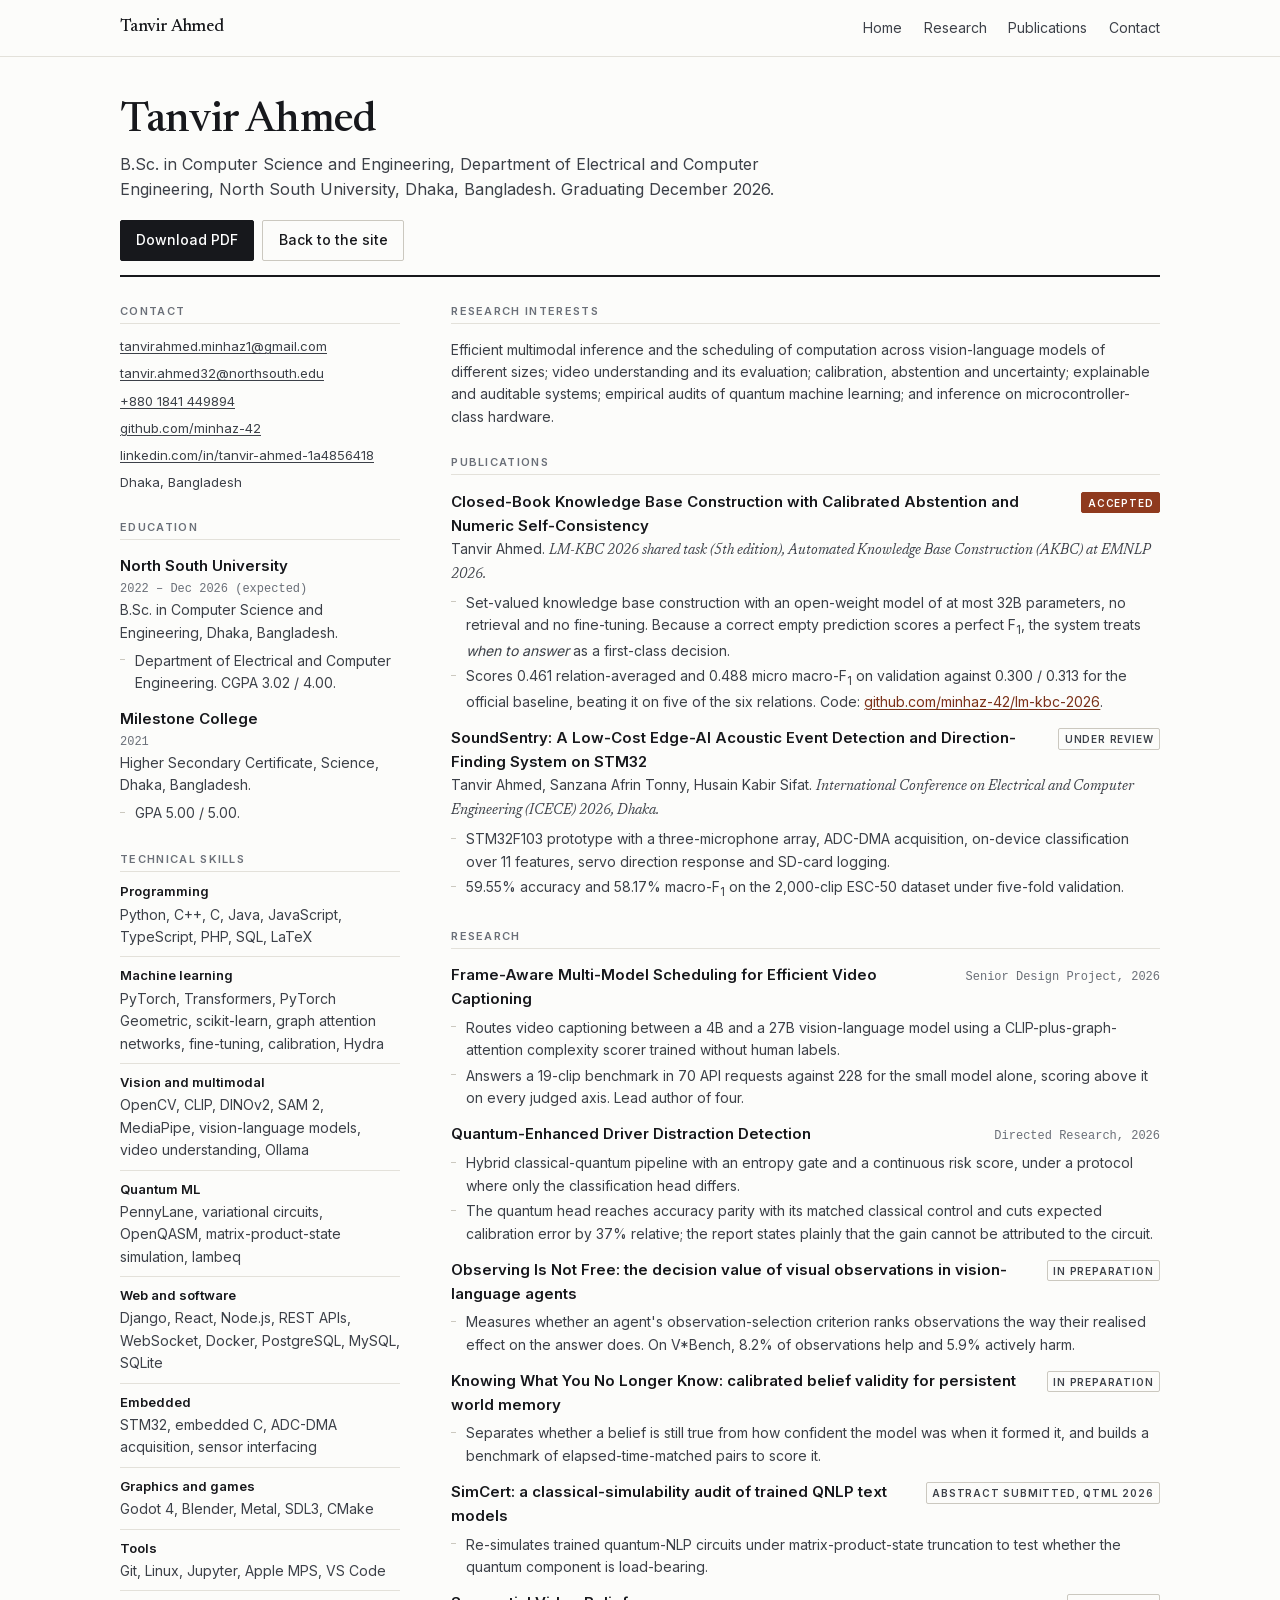
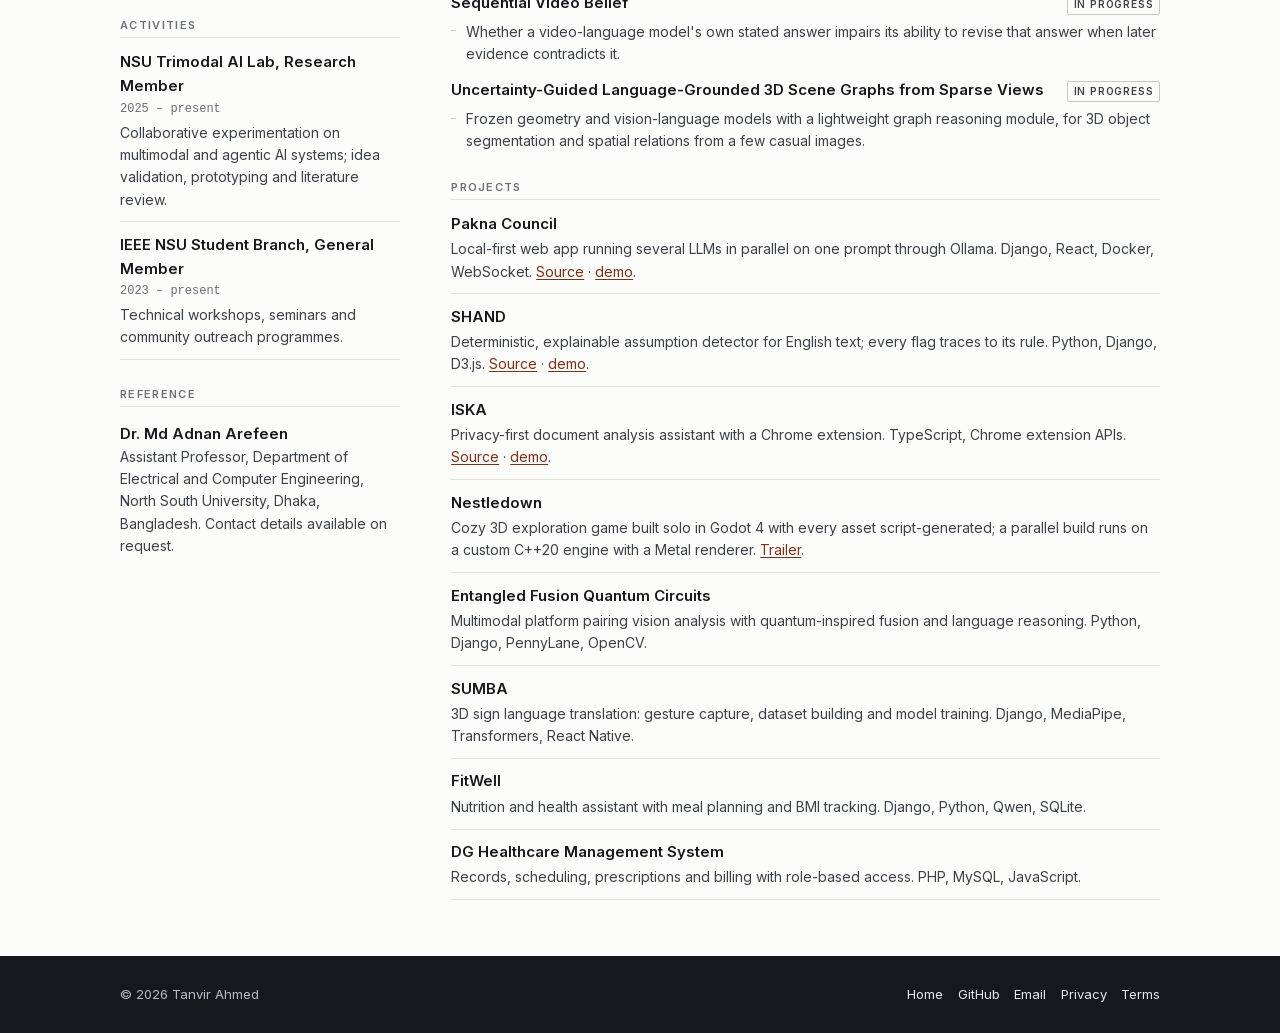
==== commit 2d4075d1: "Redesign layout: full-width sections, two-column grids, no empty gutters The label-left/content-righ" ====
--- a/resume/index.html
+++ b/resume/index.html
@@ -50,327 +50,329 @@
       B.Sc. in Computer Science and Engineering, Department of Electrical and Computer
       Engineering, North South University, Dhaka, Bangladesh. Graduating December 2026.
     </p>
-    <ul class="cv__contact">
-      <li><a href="mailto:tanvirahmed.minhaz1@gmail.com">tanvirahmed.minhaz1@gmail.com</a></li>
-      <li><a href="mailto:tanvir.ahmed32@northsouth.edu">tanvir.ahmed32@northsouth.edu</a></li>
-      <li><a href="tel:+8801841449894">+880 1841 449894</a></li>
-      <li><a href="https://github.com/minhaz-42" rel="me noopener">github.com/minhaz-42</a></li>
-      <li><a href="https://www.linkedin.com/in/tanvir-ahmed-1a4856418/" rel="me noopener">linkedin.com/in/tanvir-ahmed-1a4856418</a></li>
-      <li>Dhaka, Bangladesh</li>
-    </ul>
+    
     <div class="cv__actions btn-row">
       <a class="btn btn--primary" href="../assets/cv/Tanvir-Ahmed-CV.pdf">Download PDF</a>
       <a class="btn" href="../">Back to the site</a>
     </div>
   </div>
 
-  <!-- ===================== RESEARCH INTERESTS ===================== -->
-  <h2>Research interests</h2>
-  <div class="cv-item">
-    <p class="cv-item__sub">
-      Efficient multimodal inference and the scheduling of computation across vision-language
-      models of different sizes; video understanding and its evaluation; calibration, abstention
-      and uncertainty; explainable and auditable systems; empirical audits of quantum machine
-      learning; and inference on microcontroller-class hardware.
-    </p>
-  </div>
-
-  <!-- ===================== EDUCATION ===================== -->
-  <h2>Education</h2>
-
-  <div class="cv-item">
-    <div class="cv-item__top">
-      <span class="cv-item__name">North South University</span>
-      <span class="cv-item__when">2022 &ndash; Dec 2026 (expected)</span>
+  <div class="cv__grid">
+    <aside class="cv__side">
+      <h2>Contact</h2>
+      <ul class="cv-contact">
+            <li><a href="mailto:tanvirahmed.minhaz1@gmail.com">tanvirahmed.minhaz1@gmail.com</a></li>
+            <li><a href="mailto:tanvir.ahmed32@northsouth.edu">tanvir.ahmed32@northsouth.edu</a></li>
+            <li><a href="tel:+8801841449894">+880 1841 449894</a></li>
+            <li><a href="https://github.com/minhaz-42" rel="me noopener">github.com/minhaz-42</a></li>
+            <li><a href="https://www.linkedin.com/in/tanvir-ahmed-1a4856418/" rel="me noopener">linkedin.com/in/tanvir-ahmed-1a4856418</a></li>
+            <li>Dhaka, Bangladesh</li>
+          </ul>
+      <h2>Education</h2>
+      
+        <div class="cv-item">
+          <div class="cv-item__top">
+            <span class="cv-item__name">North South University</span>
+            <span class="cv-item__when">2022 &ndash; Dec 2026 (expected)</span>
+          </div>
+          <p class="cv-item__sub">B.Sc. in Computer Science and Engineering, Dhaka, Bangladesh.</p>
+          <ul>
+            <li>Department of Electrical and Computer Engineering. CGPA 3.02 / 4.00.</li>
+          </ul>
+        </div>
+      
+        <div class="cv-item">
+          <div class="cv-item__top">
+            <span class="cv-item__name">Milestone College</span>
+            <span class="cv-item__when">2021</span>
+          </div>
+          <p class="cv-item__sub">Higher Secondary Certificate, Science, Dhaka, Bangladesh.</p>
+          <ul>
+            <li>GPA 5.00 / 5.00.</li>
+          </ul>
+        </div>
+      
+      <h2>Technical skills</h2>
+        <dl class="cv-skills">
+          <div>
+            <dt>Programming</dt>
+            <dd>Python, C++, C, Java, JavaScript, TypeScript, PHP, SQL, LaTeX</dd>
+          </div>
+          <div>
+            <dt>Machine learning</dt>
+            <dd>PyTorch, Transformers, PyTorch Geometric, scikit-learn, graph attention networks,
+              fine-tuning, calibration, Hydra</dd>
+          </div>
+          <div>
+            <dt>Vision and multimodal</dt>
+            <dd>OpenCV, CLIP, DINOv2, SAM 2, MediaPipe, vision-language models, video understanding,
+              Ollama</dd>
+          </div>
+          <div>
+            <dt>Quantum ML</dt>
+            <dd>PennyLane, variational circuits, OpenQASM, matrix-product-state simulation, lambeq</dd>
+          </div>
+          <div>
+            <dt>Web and software</dt>
+            <dd>Django, React, Node.js, REST APIs, WebSocket, Docker, PostgreSQL, MySQL, SQLite</dd>
+          </div>
+          <div>
+            <dt>Embedded</dt>
+            <dd>STM32, embedded C, ADC-DMA acquisition, sensor interfacing</dd>
+          </div>
+          <div>
+            <dt>Graphics and games</dt>
+            <dd>Godot 4, Blender, Metal, SDL3, CMake</dd>
+          </div>
+          <div>
+            <dt>Tools</dt>
+            <dd>Git, Linux, Jupyter, Apple MPS, VS Code</dd>
+          </div>
+        </dl>
+      
+      <h2>Activities</h2>
+        <ul class="cv-rows">
+          <li>
+            <div class="cv-item__top">
+              <span class="n">NSU Trimodal AI Lab, Research Member</span>
+              <span class="cv-item__when">2025 &ndash; present</span>
+            </div>
+            <span class="d">
+              Collaborative experimentation on multimodal and agentic AI systems; idea validation,
+              prototyping and literature review.
+            </span>
+          </li>
+          <li>
+            <div class="cv-item__top">
+              <span class="n">IEEE NSU Student Branch, General Member</span>
+              <span class="cv-item__when">2023 &ndash; present</span>
+            </div>
+            <span class="d">Technical workshops, seminars and community outreach programmes.</span>
+          </li>
+        </ul>
+      
+      <h2>Reference</h2>
+        <div class="cv-item">
+          <div class="cv-item__top">
+            <span class="cv-item__name">Dr. Md Adnan Arefeen</span>
+          </div>
+          <p class="cv-item__sub">
+            Assistant Professor, Department of Electrical and Computer Engineering, North South
+            University, Dhaka, Bangladesh. Contact details available on request.
+          </p>
+        </div>
+      
+    </aside>
+
+    <div class="cv__main">
+      <h2>Research interests</h2>
+        <div class="cv-item">
+          <p class="cv-item__sub">
+            Efficient multimodal inference and the scheduling of computation across vision-language
+            models of different sizes; video understanding and its evaluation; calibration, abstention
+            and uncertainty; explainable and auditable systems; empirical audits of quantum machine
+            learning; and inference on microcontroller-class hardware.
+          </p>
+        </div>
+      
+      <h2>Publications</h2>
+      
+        <div class="cv-item">
+          <div class="cv-item__top">
+            <span class="cv-item__name">
+              Closed-Book Knowledge Base Construction with Calibrated Abstention and Numeric
+              Self-Consistency
+            </span>
+            <span class="cv-pub__flag cv-pub__flag--accepted">Accepted</span>
+          </div>
+          <p class="cv-item__sub">
+            Tanvir Ahmed. <em>LM-KBC 2026 shared task (5th edition), Automated Knowledge Base
+            Construction (AKBC) at EMNLP 2026.</em>
+          </p>
+          <ul>
+            <li>Set-valued knowledge base construction with an open-weight model of at most 32B
+              parameters, no retrieval and no fine-tuning. Because a correct empty prediction scores a
+              perfect F<sub>1</sub>, the system treats <em>when to answer</em> as a first-class
+              decision.</li>
+            <li>Scores 0.461 relation-averaged and 0.488 micro macro-F<sub>1</sub> on validation against
+              0.300 / 0.313 for the official baseline, beating it on five of the six relations.
+              Code: <a href="https://github.com/minhaz-42/lm-kbc-2026" rel="noopener">github.com/minhaz-42/lm-kbc-2026</a>.</li>
+          </ul>
+        </div>
+      
+        <div class="cv-item">
+          <div class="cv-item__top">
+            <span class="cv-item__name">
+              SoundSentry: A Low-Cost Edge-AI Acoustic Event Detection and Direction-Finding System
+              on STM32
+            </span>
+            <span class="cv-pub__flag">Under review</span>
+          </div>
+          <p class="cv-item__sub">
+            Tanvir Ahmed, Sanzana Afrin Tonny, Husain Kabir Sifat.
+            <em>International Conference on Electrical and Computer Engineering (ICECE) 2026, Dhaka.</em>
+          </p>
+          <ul>
+            <li>STM32F103 prototype with a three-microphone array, ADC-DMA acquisition, on-device
+              classification over 11 features, servo direction response and SD-card logging.</li>
+            <li>59.55% accuracy and 58.17% macro-F<sub>1</sub> on the 2,000-clip ESC-50 dataset under
+              five-fold validation.</li>
+          </ul>
+        </div>
+      
+      <h2>Research</h2>
+      
+        <div class="cv-item">
+          <div class="cv-item__top">
+            <span class="cv-item__name">Frame-Aware Multi-Model Scheduling for Efficient Video Captioning</span>
+            <span class="cv-item__when">Senior Design Project, 2026</span>
+          </div>
+          <ul>
+            <li>Routes video captioning between a 4B and a 27B vision-language model using a
+              CLIP-plus-graph-attention complexity scorer trained without human labels.</li>
+            <li>Answers a 19-clip benchmark in 70 API requests against 228 for the small model alone,
+              scoring above it on every judged axis. Lead author of four.</li>
+          </ul>
+        </div>
+      
+        <div class="cv-item">
+          <div class="cv-item__top">
+            <span class="cv-item__name">Quantum-Enhanced Driver Distraction Detection</span>
+            <span class="cv-item__when">Directed Research, 2026</span>
+          </div>
+          <ul>
+            <li>Hybrid classical-quantum pipeline with an entropy gate and a continuous risk score,
+              under a protocol where only the classification head differs.</li>
+            <li>The quantum head reaches accuracy parity with its matched classical control and cuts
+              expected calibration error by 37% relative; the report states plainly that the gain cannot
+              be attributed to the circuit.</li>
+          </ul>
+        </div>
+      
+        <div class="cv-item">
+          <div class="cv-item__top">
+            <span class="cv-item__name">Observing Is Not Free: the decision value of visual observations in vision-language agents</span>
+            <span class="cv-pub__flag">In preparation</span>
+          </div>
+          <ul>
+            <li>Measures whether an agent's observation-selection criterion ranks observations the way
+              their realised effect on the answer does. On V*Bench, 8.2% of observations help and 5.9%
+              actively harm.</li>
+          </ul>
+        </div>
+      
+        <div class="cv-item">
+          <div class="cv-item__top">
+            <span class="cv-item__name">Knowing What You No Longer Know: calibrated belief validity for persistent world memory</span>
+            <span class="cv-pub__flag">In preparation</span>
+          </div>
+          <ul>
+            <li>Separates whether a belief is still true from how confident the model was when it formed
+              it, and builds a benchmark of elapsed-time-matched pairs to score it.</li>
+          </ul>
+        </div>
+      
+        <div class="cv-item">
+          <div class="cv-item__top">
+            <span class="cv-item__name">SimCert: a classical-simulability audit of trained QNLP text models</span>
+            <span class="cv-pub__flag">Abstract submitted, QTML 2026</span>
+          </div>
+          <ul>
+            <li>Re-simulates trained quantum-NLP circuits under matrix-product-state truncation to test
+              whether the quantum component is load-bearing.</li>
+          </ul>
+        </div>
+      
+        <div class="cv-item">
+          <div class="cv-item__top">
+            <span class="cv-item__name">Sequential Video Belief</span>
+            <span class="cv-pub__flag">In progress</span>
+          </div>
+          <ul>
+            <li>Whether a video-language model's own stated answer impairs its ability to revise that
+              answer when later evidence contradicts it.</li>
+          </ul>
+        </div>
+      
+        <div class="cv-item">
+          <div class="cv-item__top">
+            <span class="cv-item__name">Uncertainty-Guided Language-Grounded 3D Scene Graphs from Sparse Views</span>
+            <span class="cv-pub__flag">In progress</span>
+          </div>
+          <ul>
+            <li>Frozen geometry and vision-language models with a lightweight graph reasoning module,
+              for 3D object segmentation and spatial relations from a few casual images.</li>
+          </ul>
+        </div>
+      
+      <h2>Projects</h2>
+        <ul class="cv-rows">
+          <li>
+            <span class="n">Pakna Council</span>
+            <span class="d">
+              Local-first web app running several LLMs in parallel on one prompt through Ollama.
+              Django, React, Docker, WebSocket.
+              <a href="https://github.com/minhaz-42/Pakna_council" rel="noopener">Source</a> &middot;
+              <a href="https://pakna-council.vercel.app/" rel="noopener">demo</a>.
+            </span>
+          </li>
+          <li>
+            <span class="n">SHAND</span>
+            <span class="d">
+              Deterministic, explainable assumption detector for English text; every flag traces to its
+              rule. Python, Django, D3.js.
+              <a href="https://github.com/minhaz-42/SHAND" rel="noopener">Source</a> &middot;
+              <a href="https://shand1.vercel.app/" rel="noopener">demo</a>.
+            </span>
+          </li>
+          <li>
+            <span class="n">ISKA</span>
+            <span class="d">
+              Privacy-first document analysis assistant with a Chrome extension. TypeScript, Chrome
+              extension APIs.
+              <a href="https://github.com/minhaz-42/ISKA" rel="noopener">Source</a> &middot;
+              <a href="https://iska-hxrr.vercel.app/" rel="noopener">demo</a>.
+            </span>
+          </li>
+          <li>
+            <span class="n">Nestledown</span>
+            <span class="d">
+              Cozy 3D exploration game built solo in Godot 4 with every asset script-generated; a
+              parallel build runs on a custom C++20 engine with a Metal renderer.
+              <a href="https://youtu.be/MUN7_kuh00U" rel="noopener">Trailer</a>.
+            </span>
+          </li>
+          <li>
+            <span class="n">Entangled Fusion Quantum Circuits</span>
+            <span class="d">
+              Multimodal platform pairing vision analysis with quantum-inspired fusion and language
+              reasoning. Python, Django, PennyLane, OpenCV.
+            </span>
+          </li>
+          <li>
+            <span class="n">SUMBA</span>
+            <span class="d">
+              3D sign language translation: gesture capture, dataset building and model training.
+              Django, MediaPipe, Transformers, React Native.
+            </span>
+          </li>
+          <li>
+            <span class="n">FitWell</span>
+            <span class="d">
+              Nutrition and health assistant with meal planning and BMI tracking. Django, Python, Qwen,
+              SQLite.
+            </span>
+          </li>
+          <li>
+            <span class="n">DG Healthcare Management System</span>
+            <span class="d">
+              Records, scheduling, prescriptions and billing with role-based access. PHP, MySQL,
+              JavaScript.
+            </span>
+          </li>
+        </ul>
+      
     </div>
-    <p class="cv-item__sub">B.Sc. in Computer Science and Engineering, Dhaka, Bangladesh.</p>
-    <ul>
-      <li>Department of Electrical and Computer Engineering. CGPA 3.02 / 4.00.</li>
-    </ul>
-  </div>
-
-  <div class="cv-item">
-    <div class="cv-item__top">
-      <span class="cv-item__name">Milestone College</span>
-      <span class="cv-item__when">2021</span>
-    </div>
-    <p class="cv-item__sub">Higher Secondary Certificate, Science, Dhaka, Bangladesh.</p>
-    <ul>
-      <li>GPA 5.00 / 5.00.</li>
-    </ul>
-  </div>
-
-  <!-- ===================== PUBLICATIONS ===================== -->
-  <h2>Publications</h2>
-
-  <div class="cv-item">
-    <div class="cv-item__top">
-      <span class="cv-item__name">
-        Closed-Book Knowledge Base Construction with Calibrated Abstention and Numeric
-        Self-Consistency
-      </span>
-      <span class="cv-pub__flag cv-pub__flag--accepted">Accepted</span>
-    </div>
-    <p class="cv-item__sub">
-      Tanvir Ahmed. <em>LM-KBC 2026 shared task (5th edition), Automated Knowledge Base
-      Construction (AKBC) at EMNLP 2026.</em>
-    </p>
-    <ul>
-      <li>Set-valued knowledge base construction with an open-weight model of at most 32B
-        parameters, no retrieval and no fine-tuning. Because a correct empty prediction scores a
-        perfect F<sub>1</sub>, the system treats <em>when to answer</em> as a first-class
-        decision.</li>
-      <li>Scores 0.461 relation-averaged and 0.488 micro macro-F<sub>1</sub> on validation against
-        0.300 / 0.313 for the official baseline, beating it on five of the six relations.
-        Code: <a href="https://github.com/minhaz-42/lm-kbc-2026" rel="noopener">github.com/minhaz-42/lm-kbc-2026</a>.</li>
-    </ul>
-  </div>
-
-  <div class="cv-item">
-    <div class="cv-item__top">
-      <span class="cv-item__name">
-        SoundSentry: A Low-Cost Edge-AI Acoustic Event Detection and Direction-Finding System
-        on STM32
-      </span>
-      <span class="cv-pub__flag">Under review</span>
-    </div>
-    <p class="cv-item__sub">
-      Tanvir Ahmed, Sanzana Afrin Tonny, Husain Kabir Sifat.
-      <em>International Conference on Electrical and Computer Engineering (ICECE) 2026, Dhaka.</em>
-    </p>
-    <ul>
-      <li>STM32F103 prototype with a three-microphone array, ADC-DMA acquisition, on-device
-        classification over 11 features, servo direction response and SD-card logging.</li>
-      <li>59.55% accuracy and 58.17% macro-F<sub>1</sub> on the 2,000-clip ESC-50 dataset under
-        five-fold validation.</li>
-    </ul>
-  </div>
-
-  <!-- ===================== RESEARCH ===================== -->
-  <h2>Research</h2>
-
-  <div class="cv-item">
-    <div class="cv-item__top">
-      <span class="cv-item__name">Frame-Aware Multi-Model Scheduling for Efficient Video Captioning</span>
-      <span class="cv-item__when">Senior Design Project, 2026</span>
-    </div>
-    <ul>
-      <li>Routes video captioning between a 4B and a 27B vision-language model using a
-        CLIP-plus-graph-attention complexity scorer trained without human labels.</li>
-      <li>Answers a 19-clip benchmark in 70 API requests against 228 for the small model alone,
-        scoring above it on every judged axis. Lead author of four.</li>
-    </ul>
-  </div>
-
-  <div class="cv-item">
-    <div class="cv-item__top">
-      <span class="cv-item__name">Quantum-Enhanced Driver Distraction Detection</span>
-      <span class="cv-item__when">Directed Research, 2026</span>
-    </div>
-    <ul>
-      <li>Hybrid classical-quantum pipeline with an entropy gate and a continuous risk score,
-        under a protocol where only the classification head differs.</li>
-      <li>The quantum head reaches accuracy parity with its matched classical control and cuts
-        expected calibration error by 37% relative; the report states plainly that the gain cannot
-        be attributed to the circuit.</li>
-    </ul>
-  </div>
-
-  <div class="cv-item">
-    <div class="cv-item__top">
-      <span class="cv-item__name">Observing Is Not Free: the decision value of visual observations in vision-language agents</span>
-      <span class="cv-pub__flag">In preparation</span>
-    </div>
-    <ul>
-      <li>Measures whether an agent's observation-selection criterion ranks observations the way
-        their realised effect on the answer does. On V*Bench, 8.2% of observations help and 5.9%
-        actively harm.</li>
-    </ul>
-  </div>
-
-  <div class="cv-item">
-    <div class="cv-item__top">
-      <span class="cv-item__name">Knowing What You No Longer Know: calibrated belief validity for persistent world memory</span>
-      <span class="cv-pub__flag">In preparation</span>
-    </div>
-    <ul>
-      <li>Separates whether a belief is still true from how confident the model was when it formed
-        it, and builds a benchmark of elapsed-time-matched pairs to score it.</li>
-    </ul>
-  </div>
-
-  <div class="cv-item">
-    <div class="cv-item__top">
-      <span class="cv-item__name">SimCert: a classical-simulability audit of trained QNLP text models</span>
-      <span class="cv-pub__flag">Abstract submitted, QTML 2026</span>
-    </div>
-    <ul>
-      <li>Re-simulates trained quantum-NLP circuits under matrix-product-state truncation to test
-        whether the quantum component is load-bearing.</li>
-    </ul>
-  </div>
-
-  <div class="cv-item">
-    <div class="cv-item__top">
-      <span class="cv-item__name">Sequential Video Belief</span>
-      <span class="cv-pub__flag">In progress</span>
-    </div>
-    <ul>
-      <li>Whether a video-language model's own stated answer impairs its ability to revise that
-        answer when later evidence contradicts it.</li>
-    </ul>
-  </div>
-
-  <div class="cv-item">
-    <div class="cv-item__top">
-      <span class="cv-item__name">Uncertainty-Guided Language-Grounded 3D Scene Graphs from Sparse Views</span>
-      <span class="cv-pub__flag">In progress</span>
-    </div>
-    <ul>
-      <li>Frozen geometry and vision-language models with a lightweight graph reasoning module,
-        for 3D object segmentation and spatial relations from a few casual images.</li>
-    </ul>
-  </div>
-
-  <!-- ===================== SKILLS ===================== -->
-  <h2>Technical skills</h2>
-  <dl class="cv-skills">
-    <div>
-      <dt>Programming</dt>
-      <dd>Python, C++, C, Java, JavaScript, TypeScript, PHP, SQL, LaTeX</dd>
-    </div>
-    <div>
-      <dt>Machine learning</dt>
-      <dd>PyTorch, Transformers, PyTorch Geometric, scikit-learn, graph attention networks,
-        fine-tuning, calibration, Hydra</dd>
-    </div>
-    <div>
-      <dt>Vision and multimodal</dt>
-      <dd>OpenCV, CLIP, DINOv2, SAM 2, MediaPipe, vision-language models, video understanding,
-        Ollama</dd>
-    </div>
-    <div>
-      <dt>Quantum ML</dt>
-      <dd>PennyLane, variational circuits, OpenQASM, matrix-product-state simulation, lambeq</dd>
-    </div>
-    <div>
-      <dt>Web and software</dt>
-      <dd>Django, React, Node.js, REST APIs, WebSocket, Docker, PostgreSQL, MySQL, SQLite</dd>
-    </div>
-    <div>
-      <dt>Embedded</dt>
-      <dd>STM32, embedded C, ADC-DMA acquisition, sensor interfacing</dd>
-    </div>
-    <div>
-      <dt>Graphics and games</dt>
-      <dd>Godot 4, Blender, Metal, SDL3, CMake</dd>
-    </div>
-    <div>
-      <dt>Tools</dt>
-      <dd>Git, Linux, Jupyter, Apple MPS, VS Code</dd>
-    </div>
-  </dl>
-
-  <!-- ===================== PROJECTS ===================== -->
-  <h2>Projects</h2>
-  <ul class="cv-rows">
-    <li>
-      <span class="n">Pakna Council</span>
-      <span class="d">
-        Local-first web app running several LLMs in parallel on one prompt through Ollama.
-        Django, React, Docker, WebSocket.
-        <a href="https://github.com/minhaz-42/Pakna_council" rel="noopener">Source</a> &middot;
-        <a href="https://pakna-council.vercel.app/" rel="noopener">demo</a>.
-      </span>
-    </li>
-    <li>
-      <span class="n">SHAND</span>
-      <span class="d">
-        Deterministic, explainable assumption detector for English text; every flag traces to its
-        rule. Python, Django, D3.js.
-        <a href="https://github.com/minhaz-42/SHAND" rel="noopener">Source</a> &middot;
-        <a href="https://shand1.vercel.app/" rel="noopener">demo</a>.
-      </span>
-    </li>
-    <li>
-      <span class="n">ISKA</span>
-      <span class="d">
-        Privacy-first document analysis assistant with a Chrome extension. TypeScript, Chrome
-        extension APIs.
-        <a href="https://github.com/minhaz-42/ISKA" rel="noopener">Source</a> &middot;
-        <a href="https://iska-hxrr.vercel.app/" rel="noopener">demo</a>.
-      </span>
-    </li>
-    <li>
-      <span class="n">Nestledown</span>
-      <span class="d">
-        Cozy 3D exploration game built solo in Godot 4 with every asset script-generated; a
-        parallel build runs on a custom C++20 engine with a Metal renderer.
-        <a href="https://youtu.be/MUN7_kuh00U" rel="noopener">Trailer</a>.
-      </span>
-    </li>
-    <li>
-      <span class="n">Entangled Fusion Quantum Circuits</span>
-      <span class="d">
-        Multimodal platform pairing vision analysis with quantum-inspired fusion and language
-        reasoning. Python, Django, PennyLane, OpenCV.
-      </span>
-    </li>
-    <li>
-      <span class="n">SUMBA</span>
-      <span class="d">
-        3D sign language translation: gesture capture, dataset building and model training.
-        Django, MediaPipe, Transformers, React Native.
-      </span>
-    </li>
-    <li>
-      <span class="n">FitWell</span>
-      <span class="d">
-        Nutrition and health assistant with meal planning and BMI tracking. Django, Python, Qwen,
-        SQLite.
-      </span>
-    </li>
-    <li>
-      <span class="n">DG Healthcare Management System</span>
-      <span class="d">
-        Records, scheduling, prescriptions and billing with role-based access. PHP, MySQL,
-        JavaScript.
-      </span>
-    </li>
-  </ul>
-
-  <!-- ===================== ACTIVITIES ===================== -->
-  <h2>Activities</h2>
-  <ul class="cv-rows">
-    <li>
-      <div class="cv-item__top">
-        <span class="n">NSU Trimodal AI Lab, Research Member</span>
-        <span class="cv-item__when">2025 &ndash; present</span>
-      </div>
-      <span class="d">
-        Collaborative experimentation on multimodal and agentic AI systems; idea validation,
-        prototyping and literature review.
-      </span>
-    </li>
-    <li>
-      <div class="cv-item__top">
-        <span class="n">IEEE NSU Student Branch, General Member</span>
-        <span class="cv-item__when">2023 &ndash; present</span>
-      </div>
-      <span class="d">Technical workshops, seminars and community outreach programmes.</span>
-    </li>
-  </ul>
-
-  <!-- ===================== REFERENCE ===================== -->
-  <h2>Reference</h2>
-  <div class="cv-item">
-    <div class="cv-item__top">
-      <span class="cv-item__name">Dr. Md Adnan Arefeen</span>
-    </div>
-    <p class="cv-item__sub">
-      Assistant Professor, Department of Electrical and Computer Engineering, North South
-      University, Dhaka, Bangladesh. Contact details available on request.
-    </p>
   </div>
 
 </main>
--- a/assets/css/site.css
+++ b/assets/css/site.css
@@ -1,29 +1,24 @@
 /* ==========================================================================
    Tanvir Ahmed - personal academic site
-   Editorial, light, typography-led. No gradients, no decorative motion.
+   Editorial, light, typography-led. Full-width sections, two-column content
+   grids so the page carries no empty gutters. No gradients, no decoration.
    ========================================================================== */
 
 /* --- Fonts (self-hosted, SIL OFL; see assets/fonts/OFL.txt) --------------- */
 @font-face {
   font-family: 'Newsreader';
   src: url('../fonts/newsreader-latin.woff2') format('woff2');
-  font-weight: 400 600;
-  font-style: normal;
-  font-display: swap;
+  font-weight: 400 600; font-style: normal; font-display: swap;
 }
 @font-face {
   font-family: 'Newsreader';
   src: url('../fonts/newsreader-italic-latin.woff2') format('woff2');
-  font-weight: 400 600;
-  font-style: italic;
-  font-display: swap;
+  font-weight: 400 600; font-style: italic; font-display: swap;
 }
 @font-face {
   font-family: 'InterVar';
   src: url('../fonts/inter-latin.woff2') format('woff2');
-  font-weight: 400 600;
-  font-style: normal;
-  font-display: swap;
+  font-weight: 400 600; font-style: normal; font-display: swap;
 }
 
 /* --- Tokens --------------------------------------------------------------- */
@@ -45,9 +40,9 @@
   --sans:  'InterVar', -apple-system, BlinkMacSystemFont, 'Segoe UI', Helvetica, Arial, sans-serif;
   --mono:  ui-monospace, SFMono-Regular, 'SF Mono', Menlo, Consolas, monospace;
 
-  --measure: 68ch;
-  --page: 1080px;
+  --page: 1120px;
   --gut: clamp(1.15rem, 4vw, 2.5rem);
+  --col-gap: clamp(2rem, 4vw, 3.5rem);
 }
 
 /* --- Reset ---------------------------------------------------------------- */
@@ -59,210 +54,141 @@
   color: var(--ink);
   font-family: var(--sans);
   font-size: 1rem;
-  line-height: 1.65;
+  line-height: 1.6;
   font-feature-settings: 'kern' 1, 'liga' 1;
   -webkit-font-smoothing: antialiased;
   text-rendering: optimizeLegibility;
   overflow-wrap: break-word;
 }
 h1, h2, h3, h4 { margin: 0; font-weight: 500; line-height: 1.2; text-wrap: balance; }
-p, ul, ol, dl, table, figure, pre { margin: 0; }
+p, ul, ol, dl, figure { margin: 0; }
 img { max-width: 100%; height: auto; display: block; }
 a { color: var(--accent-ink); text-decoration-thickness: 1px; text-underline-offset: 2px; }
 a:hover { color: var(--ink); }
 ul, ol { padding: 0; list-style: none; }
 
-/* --- Skip link ------------------------------------------------------------ */
+/* --- Skip link / focus ---------------------------------------------------- */
 .skip {
   position: absolute; left: -9999px; top: 0; z-index: 100;
   background: var(--ink); color: #fff; padding: .6rem 1rem; font-size: .875rem;
 }
 .skip:focus { left: 0; }
-
-/* --- Focus ---------------------------------------------------------------- */
 :where(a, button, summary, [tabindex]):focus-visible {
-  outline: 2px solid var(--accent);
-  outline-offset: 2px;
-  border-radius: 1px;
+  outline: 2px solid var(--accent); outline-offset: 2px; border-radius: 1px;
 }
 
 /* --- Layout --------------------------------------------------------------- */
-.wrap {
-  max-width: var(--page);
-  margin-inline: auto;
-  padding-inline: var(--gut);
-}
-.prose { max-width: var(--measure); }
-.prose p + p { margin-top: .9rem; }
-
-section[id] { scroll-margin-top: 4.75rem; }
+.wrap { max-width: var(--page); margin-inline: auto; padding-inline: var(--gut); }
+
+section[id] { scroll-margin-top: 4.5rem; }
 
 .band { border-top: 1px solid var(--rule); }
-.band > .wrap { padding-block: clamp(3rem, 6vw, 4.75rem); }
+.band > .wrap { padding-block: clamp(2.25rem, 4vw, 3.5rem); }
 .band--sunk { background: var(--bg-sunk); }
 
-/* Editorial two-column row: label left, content right */
-.row { display: grid; gap: 1rem 2.75rem; grid-template-columns: 1fr; }
-@media (min-width: 860px) {
-  .row { grid-template-columns: 12.5rem 1fr; }
-}
-
-/* Grid items default to an automatic minimum size of min-content, which lets one wide
-   descendant (a <pre>, a nowrap table) push its track past the viewport. Every grid
-   container on this site opts its children back to a zero minimum. */
-:where(
-  .row, .hero__grid, .list, .item__head, .interests, .skills,
-  .contact-list, .contact-list > li, .detail, .detail > div, .tags
-) > * { min-width: 0; }
-
-/* Scroll containers must never contribute their content width to layout. */
-
-/* --- Section headings ----------------------------------------------------- */
-.eyebrow {
-  font-size: .6875rem;
-  font-weight: 600;
-  letter-spacing: .1em;
-  text-transform: uppercase;
-  color: var(--ink-3);
-  margin: 0 0 .75rem;
-  padding-bottom: .45rem;
-  border-bottom: 1px solid var(--rule);
-}
+/* Two-column content grid. Collapses to one column below 860px. */
+.grid-2 { display: grid; gap: 1.5rem var(--col-gap); grid-template-columns: 1fr; }
+@media (min-width: 860px) { .grid-2 { grid-template-columns: 1fr 1fr; } }
+.grid-2--wide { grid-template-columns: 1fr; }
+@media (min-width: 860px) { .grid-2--wide { grid-template-columns: 1.15fr .85fr; } }
+
+/* Prose that fills its column and flows into two magazine columns on desktop */
+.prose { color: var(--ink-2); }
+.prose p + p { margin-top: .85rem; }
+.prose--cols { column-gap: var(--col-gap); }
+@media (min-width: 860px) { .prose--cols { columns: 2; } .prose--cols p { break-inside: avoid; } }
+
+/* Grid items default to a min-content minimum; a long token or wide child would
+   push a track past the viewport. Every grid container opts children back to 0. */
+:where(.grid-2, .hero__grid, .list, .item__head, .interests, .skills, .skill,
+       .contact-list, .contact-list > li, .detail, .detail > div, .tags, .cv__grid) > * { min-width: 0; }
+
+/* --- Section header: number, title, rule running to the right edge -------- */
+.sec-head {
+  display: flex; align-items: baseline; gap: 1rem;
+  margin-bottom: clamp(1.4rem, 2.5vw, 2rem);
+}
+.sec-head::after { content: ''; flex: 1; height: 1px; background: var(--rule-2); transform: translateY(-.35em); }
 .sec-num {
-  display: block;
-  font-family: var(--mono);
-  font-size: .8125rem;
-  font-weight: 500;
-  letter-spacing: .06em;
-  color: var(--accent);
-  padding-bottom: .55rem;
-  margin-bottom: .75rem;
-  border-bottom: 2px solid var(--ink);
+  font-family: var(--mono); font-size: .8125rem; font-weight: 500;
+  letter-spacing: .06em; color: var(--accent);
 }
 .h-sec {
   font-family: var(--serif);
-  font-size: clamp(1.7rem, 3.4vw, 2.3rem);
+  font-size: clamp(1.6rem, 3vw, 2.1rem);
   letter-spacing: -.02em;
-  margin-bottom: .5rem;
-}
-.sec-lede {
-  color: var(--ink-2);
-  max-width: var(--measure);
-  margin-bottom: clamp(1.75rem, 3.5vw, 2.5rem);
-}
-.h3 {
-  font-size: 1.0625rem;
-  font-weight: 600;
-  letter-spacing: -.005em;
-}
-.h-serif {
-  font-family: var(--serif);
-  font-weight: 500;
-  font-size: 1.3rem;
-  letter-spacing: -.01em;
-}
+  white-space: nowrap;
+}
+.eyebrow {
+  font-size: .6875rem; font-weight: 600; letter-spacing: .1em; text-transform: uppercase;
+  color: var(--ink-3); margin: 0 0 .75rem; padding-bottom: .45rem;
+  border-bottom: 1px solid var(--rule);
+}
+.sec-lede { color: var(--ink-2); font-size: 1.0625rem; max-width: 78ch; margin-bottom: 1.5rem; }
+.h3 { font-size: 1.0625rem; font-weight: 600; letter-spacing: -.005em; }
 
 /* --- Header / nav --------------------------------------------------------- */
-.site-head {
-  position: sticky; top: 0; z-index: 40;
-  background: var(--bg);
-  border-bottom: 1px solid var(--rule);
-}
+.site-head { position: sticky; top: 0; z-index: 40; background: var(--bg); border-bottom: 1px solid var(--rule); }
 .site-head__in {
   max-width: var(--page); margin-inline: auto; padding-inline: var(--gut);
-  min-height: 3.5rem;
-  display: flex; align-items: center; justify-content: space-between; gap: 1rem;
+  min-height: 3.5rem; display: flex; align-items: center; justify-content: space-between; gap: 1rem;
 }
 .brand {
-  font-family: var(--serif);
-  font-size: 1.0625rem;
-  font-weight: 500;
-  color: var(--ink);
-  text-decoration: none;
-  letter-spacing: -.01em;
-  white-space: nowrap;
+  font-family: var(--serif); font-size: 1.0625rem; font-weight: 500;
+  color: var(--ink); text-decoration: none; letter-spacing: -.01em; white-space: nowrap;
 }
 .brand:hover { color: var(--accent-ink); }
-
 .nav ul { display: flex; gap: 1.35rem; align-items: center; }
 .nav a {
-  font-size: .875rem;
-  color: var(--ink-2);
-  text-decoration: none;
-  padding-block: .2rem;
-  border-bottom: 1px solid transparent;
+  font-size: .875rem; color: var(--ink-2); text-decoration: none;
+  padding-block: .2rem; border-bottom: 1px solid transparent;
 }
 .nav a:hover { color: var(--ink); border-bottom-color: var(--rule-2); }
 .nav a[aria-current='true'] { color: var(--ink); border-bottom-color: var(--accent); }
-
 .nav--desk { display: none; }
 @media (min-width: 950px) { .nav--desk { display: block; } .nav-mobile { display: none; } }
-
-/* The sub-pages (CV, privacy, terms) carry a plain inline nav rather than the
-   home page's disclosure menu. Let it wrap instead of pushing past the viewport. */
 @media (max-width: 640px) {
   .site-head__in { flex-wrap: wrap; padding-block: .45rem; }
   .nav:not(.nav-mobile):not(.nav--desk) ul { flex-wrap: wrap; gap: .1rem .9rem; }
 }
-
-/* Mobile disclosure nav: no JS, natively keyboard accessible */
 .nav-mobile > summary {
-  list-style: none; cursor: pointer;
-  font-size: .8125rem; font-weight: 500; color: var(--ink-2);
-  border: 1px solid var(--rule-2); border-radius: 2px;
-  padding: .3rem .6rem;
+  list-style: none; cursor: pointer; font-size: .8125rem; font-weight: 500; color: var(--ink-2);
+  border: 1px solid var(--rule-2); border-radius: 2px; padding: .3rem .6rem;
 }
 .nav-mobile > summary::-webkit-details-marker { display: none; }
 .nav-mobile[open] > summary { color: var(--ink); border-color: var(--ink-3); }
 .nav-mobile__panel {
-  position: absolute; left: 0; right: 0;
-  background: var(--bg); border-bottom: 1px solid var(--rule);
-  box-shadow: 0 6px 16px rgb(23 24 28 / 6%);
-  padding: .5rem var(--gut) .9rem;
+  position: absolute; left: 0; right: 0; background: var(--bg); border-bottom: 1px solid var(--rule);
+  box-shadow: 0 6px 16px rgb(23 24 28 / 6%); padding: .5rem var(--gut) .9rem;
 }
 .nav-mobile__panel ul { display: grid; gap: .1rem; }
 .nav-mobile__panel a {
-  display: block; padding: .5rem .25rem;
-  font-size: .9375rem; color: var(--ink-2); text-decoration: none;
-  border-bottom: 1px solid var(--rule);
+  display: block; padding: .5rem .25rem; font-size: .9375rem; color: var(--ink-2);
+  text-decoration: none; border-bottom: 1px solid var(--rule);
 }
 .nav-mobile__panel a:hover { color: var(--ink); }
 
 /* --- Buttons -------------------------------------------------------------- */
 .btn-row { display: flex; flex-wrap: wrap; gap: .5rem; }
 .btn {
-  display: inline-flex; align-items: center; gap: .4rem;
-  font-family: var(--sans);
-  font-size: .875rem; font-weight: 500;
-  padding: .5rem .95rem;
-  border: 1px solid var(--rule-2);
-  border-radius: 2px;
-  background: transparent;
-  color: var(--ink);
-  text-decoration: none;
-  transition: background-color .15s ease, border-color .15s ease, color .15s ease;
+  display: inline-flex; align-items: center; gap: .4rem; font-family: var(--sans);
+  font-size: .875rem; font-weight: 500; padding: .5rem .95rem;
+  border: 1px solid var(--rule-2); border-radius: 2px; background: transparent; color: var(--ink);
+  text-decoration: none; transition: background-color .15s ease, border-color .15s ease, color .15s ease;
 }
 .btn:hover { background: var(--bg-sunk); border-color: var(--ink-3); color: var(--ink); }
-.btn--primary {
-  background: var(--ink); border-color: var(--ink); color: #fff;
-}
+.btn--primary { background: var(--ink); border-color: var(--ink); color: #fff; }
 .btn--primary:hover { background: var(--accent-ink); border-color: var(--accent-ink); color: #fff; }
-.btn svg { flex: none; }
 
 /* --- Hero ----------------------------------------------------------------- */
-.hero > .wrap { padding-block: clamp(2.25rem, 5vw, 3.5rem) clamp(2.5rem, 5vw, 3.5rem); }
+.hero > .wrap { padding-block: clamp(2rem, 4.5vw, 3.25rem) clamp(2.25rem, 4.5vw, 3.25rem); }
 .hero__grid {
-  display: grid;
-  gap: 1.5rem;
-  align-items: start;
-  grid-template-columns: 1fr;
-  grid-template-areas: 'intro' 'side' 'main';
+  display: grid; gap: 1.5rem; align-items: start;
+  grid-template-columns: 1fr; grid-template-areas: 'intro' 'side' 'main';
 }
 @media (min-width: 800px) {
   .hero__grid {
-    grid-template-columns: minmax(0, 1fr) 14rem;
-    column-gap: clamp(2rem, 5vw, 4rem);
-    row-gap: 1.1rem;
+    grid-template-columns: minmax(0, 1fr) 15rem; column-gap: var(--col-gap); row-gap: 1rem;
     grid-template-areas: 'intro side' 'main side';
   }
 }
@@ -270,379 +196,204 @@
 .hero__side  { grid-area: side; }
 .hero__main  { grid-area: main; }
 
-.hero h1 {
-  font-family: var(--serif);
-  font-size: clamp(2.4rem, 6.2vw, 3.9rem);
-  letter-spacing: -.028em;
-  margin-bottom: .6rem;
-}
+.hero h1 { font-family: var(--serif); font-size: clamp(2.4rem, 6vw, 3.8rem); letter-spacing: -.028em; margin-bottom: .6rem; }
 .hero__role {
-  font-size: clamp(1.0625rem, 1.5vw, 1.1875rem);
-  color: var(--ink-2);
-  max-width: 48ch;
-  padding-top: .8rem;
-  border-top: 2px solid var(--ink);
-}
-.hero__main { max-width: var(--measure); }
+  font-size: clamp(1.0625rem, 1.5vw, 1.1875rem); color: var(--ink-2);
+  padding-top: .8rem; border-top: 2px solid var(--ink); text-wrap: pretty;
+}
+.hero__main p { color: var(--ink-2); }
+.hero__main p:first-child { color: var(--ink); font-size: 1.0625rem; }
 .hero__main p + p { margin-top: .8rem; }
-.hero .btn-row { margin-top: 1.5rem; }
-
-.portrait {
-  border: 1px solid var(--rule);
-  border-radius: 2px;
-  background: var(--bg-sunk);
-  max-width: 14rem;
-}
+.hero .btn-row { margin-top: 1.4rem; }
+
+.portrait { border: 1px solid var(--rule); border-radius: 2px; background: var(--bg-sunk); max-width: 15rem; }
 .portrait img { border-radius: 1px; }
-@media (max-width: 799px) {
-  .portrait { max-width: 9rem; }
-}
-
-/* Vertical fact list beside the portrait */
+@media (max-width: 799px) { .portrait { max-width: 7rem; } }
+
 .hero__facts {
-  margin-top: 1.1rem; padding-top: .9rem;
-  border-top: 1px solid var(--rule);
-  display: grid; gap: .45rem;
-  font-size: .8125rem;
+  margin-top: 1rem; padding-top: .85rem; border-top: 1px solid var(--rule);
+  display: grid; gap: .45rem; font-size: .8125rem;
 }
 .hero__facts .k {
-  display: block;
-  font-size: .625rem; font-weight: 600; letter-spacing: .09em;
+  display: block; font-size: .625rem; font-weight: 600; letter-spacing: .09em;
   text-transform: uppercase; color: var(--ink-3);
 }
 .hero__facts a, .hero__facts span.v { color: var(--ink-2); }
 .hero__facts a { word-break: break-word; }
+@media (max-width: 799px) {
+  .hero__side { display: grid; grid-template-columns: auto minmax(0, 1fr); gap: 1.1rem; align-items: start; }
+  .hero__facts { margin-top: 0; padding-top: 0; border-top: 0; font-size: .75rem; gap: .4rem; }
+  .hero__facts a { word-break: normal; overflow-wrap: anywhere; }
+}
 
 /* --- Tags / status labels (rectangular, not pills) ----------------------- */
 .tags { display: flex; flex-wrap: wrap; gap: .3rem; }
 .tag {
-  font-family: var(--mono);
-  font-size: .75rem;
-  line-height: 1.5;
-  padding: .1rem .4rem;
-  border: 1px solid var(--rule-2);
-  border-radius: 2px;
-  color: var(--ink-2);
-  background: var(--bg);
-  white-space: nowrap;
+  font-family: var(--mono); font-size: .75rem; line-height: 1.5; padding: .1rem .4rem;
+  border: 1px solid var(--rule-2); border-radius: 2px; color: var(--ink-2); background: var(--bg); white-space: nowrap;
 }
 .status {
-  display: inline-block;
-  font-size: .6875rem; font-weight: 600;
-  letter-spacing: .07em; text-transform: uppercase;
-  padding: .15rem .45rem;
-  border: 1px solid var(--rule-2);
-  border-radius: 2px;
-  color: var(--ink-2);
+  display: inline-block; font-size: .6875rem; font-weight: 600; letter-spacing: .07em;
+  text-transform: uppercase; padding: .15rem .45rem; border: 1px solid var(--rule-2);
+  border-radius: 2px; color: var(--ink-2); white-space: nowrap;
 }
 .status--accepted { color: #fff; background: var(--accent); border-color: var(--accent); }
 .status--review   { color: var(--accent-ink); background: var(--accent-sunk); border-color: #e0cdc2; }
 
-/* --- Research interests --------------------------------------------------- */
-.interests { display: grid; gap: 0; }
-@media (min-width: 760px) { .interests { grid-template-columns: 1fr 1fr; column-gap: 3rem; } }
-.interests > li {
-  padding: .9rem 0 .9rem 1.05rem;
-  border-top: 1px solid var(--rule);
-  position: relative;
-}
-.interests > li::before {
-  content: ''; position: absolute; left: 0; top: 1.42rem;
-  width: .4rem; height: .4rem; background: var(--accent);
-}
+/* --- Research interests: three across on desktop ------------------------- */
+.interests { display: grid; gap: 0 var(--col-gap); grid-template-columns: 1fr; }
+@media (min-width: 640px) { .interests { grid-template-columns: 1fr 1fr; } }
+@media (min-width: 960px) { .interests { grid-template-columns: repeat(3, 1fr); } }
+.interests > li { padding: .85rem 0 .85rem 1.05rem; border-top: 1px solid var(--rule); position: relative; }
+.interests > li::before { content: ''; position: absolute; left: 0; top: 1.38rem; width: .4rem; height: .4rem; background: var(--accent); }
 .interests .i-name { font-weight: 600; font-size: .9375rem; }
 .interests .i-note { color: var(--ink-3); font-size: .9375rem; }
 
 /* --- Featured research ---------------------------------------------------- */
-.feature {
-  border-top: 3px solid var(--accent);
-  padding-top: 1.5rem;
-}
-.feature__title {
-  font-family: var(--serif);
-  font-size: clamp(1.5rem, 3.2vw, 2.05rem);
-  letter-spacing: -.015em;
-  margin-bottom: .4rem;
-}
-.feature__sub {
-  color: var(--ink-2);
-  font-size: 1.0625rem;
-  max-width: 66ch;
-  text-wrap: pretty;
-  margin-bottom: 1rem;
-}
+.feature { border-top: 3px solid var(--accent); padding-top: 1.4rem; }
+.feature__title { font-family: var(--serif); font-size: clamp(1.5rem, 3vw, 2rem); letter-spacing: -.015em; margin-bottom: .35rem; }
+.feature__sub { color: var(--ink-2); font-size: 1.0625rem; text-wrap: pretty; margin-bottom: .9rem; }
 .meta-line {
-  font-size: .875rem; color: var(--ink-3);
-  max-width: 74ch;
-  display: flex; flex-wrap: wrap; gap: .2rem 1.1rem;
-  padding-block: .7rem;
-  border-block: 1px solid var(--rule);
-  margin-bottom: 1.6rem;
+  font-size: .875rem; color: var(--ink-3); display: flex; flex-wrap: wrap; gap: .2rem 1.25rem;
+  padding-block: .65rem; border-block: 1px solid var(--rule); margin-bottom: 1.4rem;
 }
 .meta-line b { font-weight: 500; color: var(--ink-2); }
 
-/* Numbered method steps: hairline rows, not a stack of cards */
-.caveat {
-  margin-top: 1.5rem; padding: .9rem 1rem;
-  max-width: calc(var(--measure) + 2rem);
-  border: 1px solid var(--rule);
-  border-left: 2px solid var(--ink-3);
-  border-radius: 2px;
-  background: var(--bg-sunk);
-  font-size: .875rem; color: var(--ink-2);
-}
-.caveat .h3 { font-size: .8125rem; text-transform: uppercase; letter-spacing: .07em; color: var(--ink-3); margin-bottom: .3rem; }
-
-/* --- Entries ---------------------------------------------------------------
-   One component for research, publications, projects, education and activities.
-   Title always stands on its own line; meta sits on the right; the description
-   is a paragraph beneath. Nothing runs on inline. */
+/* Definition-style facts */
+.detail { display: grid; gap: .55rem; align-content: start; }
+.detail > div { display: grid; gap: .1rem .9rem; grid-template-columns: 1fr; }
+@media (min-width: 560px) { .detail > div { grid-template-columns: 5.75rem 1fr; } }
+.detail .k { font-size: .6875rem; font-weight: 600; letter-spacing: .07em; text-transform: uppercase; color: var(--ink-3); padding-top: .28rem; }
+.detail .v { margin: 0; font-size: .9375rem; color: var(--ink-2); }
+.detail--boxed { padding: 1rem 1.1rem; border: 1px solid var(--rule); border-left: 2px solid var(--ink-3); background: var(--bg); }
+
+/* --- Entries: one component for research, publications, projects, education
+   Title on its own line, meta on the right, description beneath. In a .grid-2
+   the rows align across both columns because each item carries its own rule. */
 .list { display: grid; gap: 0; }
-.item { padding-block: 1.4rem; border-top: 1px solid var(--rule); }
+.list.grid-2 { gap: 0 var(--col-gap); }
+.item { padding-block: 1.2rem; border-top: 1px solid var(--rule); }
 .list > .item:first-child { border-top: 0; padding-top: 0; }
-
-.item__head {
-  display: grid; grid-template-columns: minmax(0, 1fr) auto;
-  gap: .3rem 1.5rem; align-items: baseline;
-}
-.item__title {
-  font-family: var(--serif);
-  font-size: 1.2rem; font-weight: 500; letter-spacing: -.01em;
-  line-height: 1.25;
-}
-.item__title a { color: var(--ink); text-decoration: none; }
-.item__title a:hover { color: var(--accent-ink); text-decoration: underline; }
+@media (min-width: 860px) { .list.grid-2 > .item:nth-child(2) { border-top: 0; padding-top: 0; } }
+
+.item__head { display: grid; grid-template-columns: minmax(0, 1fr) auto; gap: .3rem 1.25rem; align-items: baseline; }
+.item__title { font-family: var(--serif); font-size: 1.2rem; font-weight: 500; letter-spacing: -.01em; line-height: 1.25; }
 .item--plain .item__title { font-family: var(--sans); font-size: 1rem; font-weight: 600; letter-spacing: 0; }
-
-.item__meta {
-  font-family: var(--mono); font-size: .75rem; color: var(--ink-3);
-  white-space: nowrap; padding-top: .15rem;
-}
+.item__meta { font-family: var(--mono); font-size: .75rem; color: var(--ink-3); white-space: nowrap; padding-top: .15rem; }
 .item__flags { display: flex; gap: .4rem; align-items: center; flex-wrap: wrap; }
-
 .item__sub { font-size: .9375rem; color: var(--ink-2); margin-top: .3rem; }
 .item__sub .me { font-weight: 600; color: var(--ink); }
 .item__venue { font-family: var(--serif); font-style: italic; }
-
-.item__body { margin-top: .65rem; font-size: .9375rem; color: var(--ink-2); max-width: var(--measure); }
-.item__body p + p { margin-top: .6rem; }
-
-.item__tech {
-  margin-top: .6rem; font-family: var(--mono); font-size: .75rem;
-  color: var(--ink-3); letter-spacing: .01em;
-}
-.item__links { display: flex; flex-wrap: wrap; gap: .3rem 1.1rem; margin-top: .6rem; font-size: .875rem; }
-
-/* The accepted paper gets a left accent rule so it reads first at a glance. */
-.item--lead { border-left: 3px solid var(--accent); padding-left: 1.1rem; margin-top: .25rem; }
-
-@media (max-width: 560px) {
-  .item__head { grid-template-columns: 1fr; }
-  .item__meta { white-space: normal; padding-top: 0; }
-}
-
-/* Definition-style facts (used under the featured project) */
-.detail { margin-top: 1rem; display: grid; gap: .55rem; max-width: calc(var(--measure) + 6rem); }
-.detail > div { display: grid; gap: .1rem .9rem; grid-template-columns: 1fr; }
-@media (min-width: 640px) { .detail > div { grid-template-columns: 6.5rem 1fr; } }
-.detail .k {
-  font-size: .6875rem; font-weight: 600; letter-spacing: .07em; text-transform: uppercase;
-  color: var(--ink-3); padding-top: .28rem;
-}
-.detail .v { margin: 0; font-size: .9375rem; color: var(--ink-2); }
-
-/* --- Skills --------------------------------------------------------------- */
-.skills { display: grid; gap: 0; }
-.skills > div { padding: 1.05rem 0; border-top: 1px solid var(--rule); }
-@media (min-width: 860px) {
-  .skills > div { display: grid; grid-template-columns: 12.5rem 1fr; gap: 2.75rem; align-items: start; }
-}
-.skills h3 { font-size: .9375rem; font-weight: 600; margin-bottom: .4rem; }
-@media (min-width: 860px) { .skills h3 { margin-bottom: 0; padding-top: .1rem; } }
+.item__body { margin-top: .6rem; font-size: .9375rem; color: var(--ink-2); }
+.item__body p + p { margin-top: .55rem; }
+.item__tech { margin-top: .55rem; font-family: var(--mono); font-size: .75rem; color: var(--ink-3); }
+.item__links { display: flex; flex-wrap: wrap; gap: .3rem 1.1rem; margin-top: .55rem; font-size: .875rem; }
+.item--lead { border-left: 3px solid var(--accent); padding-left: 1.1rem; }
+@media (max-width: 560px) { .item__head { grid-template-columns: 1fr; } .item__meta { white-space: normal; padding-top: 0; } }
+
+/* --- Skills: category blocks, two across ---------------------------------- */
+.skills { display: grid; gap: 0 var(--col-gap); grid-template-columns: 1fr; }
+@media (min-width: 860px) { .skills { grid-template-columns: 1fr 1fr; } }
+.skill { padding: .95rem 0; border-top: 1px solid var(--rule); }
+.skill h3 { font-size: .9375rem; font-weight: 600; margin-bottom: .5rem; }
 
 /* --- Contact -------------------------------------------------------------- */
-.contact-list { display: grid; gap: 0; max-width: 34rem; }
-.contact-list > li { padding: .75rem 0; border-top: 1px solid var(--rule); display: grid; grid-template-columns: 6rem 1fr; gap: .9rem; align-items: baseline; }
+.contact-list { display: grid; gap: 0; }
+.contact-list > li { padding: .7rem 0; border-top: 1px solid var(--rule); display: grid; grid-template-columns: 6rem 1fr; gap: .9rem; align-items: baseline; }
+.contact-list > li:first-child { border-top: 0; padding-top: 0; }
 .contact-list .k { font-size: .6875rem; font-weight: 600; letter-spacing: .07em; text-transform: uppercase; color: var(--ink-3); }
 .contact-list a, .contact-list span { font-size: .9375rem; }
 
 /* --- Footer --------------------------------------------------------------- */
 .site-foot { background: var(--ink); color: #b9bcc4; }
 .site-foot__in {
-  max-width: var(--page); margin-inline: auto; padding: 2rem var(--gut);
-  display: flex; flex-wrap: wrap; gap: .6rem 1.5rem; align-items: center; justify-content: space-between;
-  font-size: .8125rem;
+  max-width: var(--page); margin-inline: auto; padding: 1.75rem var(--gut);
+  display: flex; flex-wrap: wrap; gap: .6rem 1.5rem; align-items: center; justify-content: space-between; font-size: .8125rem;
 }
 .site-foot a { color: #e6e7ea; text-decoration: none; }
 .site-foot a:hover { color: #fff; text-decoration: underline; }
 .site-foot :where(a):focus-visible { outline-color: #fff; }
 .site-foot ul { display: flex; flex-wrap: wrap; gap: .9rem; align-items: center; }
 
-/* --- Legal pages ---------------------------------------------------------- */
-.legal { padding-block: clamp(2.25rem, 5vw, 3.5rem); }
+/* --- Legal pages: one readable column, no lopsided gutter ---------------- */
+.legal { max-width: 54rem; margin-inline: auto; padding: clamp(2rem, 4vw, 3rem) var(--gut) 3.5rem; }
 .legal h1 { font-family: var(--serif); font-size: clamp(1.8rem, 4vw, 2.4rem); letter-spacing: -.015em; margin-bottom: .4rem; }
-.legal .updated { font-size: .875rem; color: var(--ink-3); margin-bottom: 2rem; }
-.legal h2 {
-  font-family: var(--serif); font-size: 1.2rem; letter-spacing: -.01em;
-  margin-top: 2.1rem; padding-top: 1.1rem; border-top: 1px solid var(--rule);
-}
-.legal h2 + p, .legal h2 + ul { margin-top: .6rem; }
-.legal p, .legal li { color: var(--ink-2); max-width: var(--measure); }
-.legal p + p { margin-top: .8rem; }
-.legal ul { margin-top: .6rem; display: grid; gap: .4rem; }
+.legal .updated { font-size: .875rem; color: var(--ink-3); margin-bottom: 1.75rem; }
+.legal h2 { font-family: var(--serif); font-size: 1.2rem; letter-spacing: -.01em; margin-top: 1.9rem; padding-top: 1rem; border-top: 1px solid var(--rule); }
+.legal h2 + p, .legal h2 + ul { margin-top: .55rem; }
+.legal p, .legal li { color: var(--ink-2); }
+.legal p + p { margin-top: .75rem; }
+.legal ul { margin-top: .55rem; display: grid; gap: .4rem; }
 .legal ul li { padding-left: 1.1rem; position: relative; }
-.legal ul li::before {
-  content: ''; position: absolute; left: .1rem; top: .72em;
-  width: .3rem; height: 1px; background: var(--rule-2);
-}
-.legal .back { display: inline-block; margin-top: 2.25rem; font-size: .875rem; }
-
-/* --- Reveal (progressive enhancement) ------------------------------------
-   The base state is VISIBLE. The hidden state is opted into only by the tiny
-   head script, which adds .reveal-on to <html> when IntersectionObserver
-   exists and the visitor has not asked for reduced motion. With JavaScript
-   off, with reduced motion on, or on an old browser, nothing is ever hidden. */
+.legal ul li::before { content: ''; position: absolute; left: .1rem; top: .72em; width: .3rem; height: 1px; background: var(--rule-2); }
+.legal .back { display: inline-block; margin-top: 2rem; font-size: .875rem; }
+
+/* --- Reveal (progressive enhancement; base state is visible) ------------- */
 .reveal-on .js-reveal { opacity: 0; transform: translateY(6px); }
-.reveal-on .js-reveal.is-in {
-  opacity: 1; transform: none;
-  transition: opacity .4s ease, transform .4s ease;
-}
-
+.reveal-on .js-reveal.is-in { opacity: 1; transform: none; transition: opacity .4s ease, transform .4s ease; }
 @media (prefers-reduced-motion: reduce) {
   * { animation-duration: .01ms !important; animation-iteration-count: 1 !important; transition-duration: .01ms !important; scroll-behavior: auto !important; }
   .reveal-on .js-reveal, .reveal-on .js-reveal.is-in { opacity: 1; transform: none; }
 }
 
-/* --- Print ---------------------------------------------------------------- */
-@media print {
-  .site-head, .nav, .btn-row, .site-foot { display: none !important; }
-  body { background: #fff; font-size: 11pt; }
-  .band > .wrap { padding-block: 1rem; }
-  a { text-decoration: none; color: #000; }
-}
-
 /* ==========================================================================
-   CV / resume page. One source: this renders as a document on screen and is
-   what `--print-to-pdf` turns into assets/cv/Tanvir-Ahmed-CV.pdf, so the web
-   CV and the PDF cannot drift apart.
+   CV page: header across the top, then a sidebar (contact, education, skills,
+   activities, reference) beside the main column (interests, publications,
+   research, projects). Mirrors cv/Tanvir-Ahmed-CV.tex, the source of the PDF.
    ========================================================================== */
-.cv {
-  max-width: 52rem;
-  margin-inline: auto;
-  padding: clamp(1.5rem, 4vw, 2.75rem) var(--gut) 4rem;
-}
-
-.cv__head { border-bottom: 2px solid var(--ink); padding-bottom: .9rem; margin-bottom: .4rem; }
-.cv__name {
-  font-family: var(--serif);
-  font-size: clamp(1.9rem, 4.5vw, 2.6rem);
-  letter-spacing: -.02em;
-  margin-bottom: .3rem;
-}
-.cv__title { color: var(--ink-2); font-size: 1rem; max-width: 52ch; }
-.cv__contact {
-  display: flex; flex-wrap: wrap; gap: .2rem .9rem;
-  margin-top: .75rem; font-size: .8125rem; color: var(--ink-2);
-}
-.cv__contact li::after { content: ' ·'; color: var(--rule-2); }
-.cv__contact li:last-child::after { content: ''; }
-.cv__actions { margin: 1.5rem 0 0; }
+.cv { max-width: var(--page); margin-inline: auto; padding: clamp(1.5rem, 3.5vw, 2.5rem) var(--gut) 3.5rem; }
+.cv__head { border-bottom: 2px solid var(--ink); padding-bottom: .9rem; margin-bottom: 1.75rem; }
+.cv__name { font-family: var(--serif); font-size: clamp(1.9rem, 4.5vw, 2.6rem); letter-spacing: -.02em; margin-bottom: .3rem; }
+.cv__title { color: var(--ink-2); font-size: 1rem; max-width: 70ch; }
+.cv__actions { margin-top: 1.1rem; }
+
+.cv__grid { display: grid; gap: 1.5rem var(--col-gap); grid-template-columns: 1fr; }
+@media (min-width: 900px) { .cv__grid { grid-template-columns: 17.5rem minmax(0, 1fr); } }
 
 .cv h2 {
-  font-size: .6875rem; font-weight: 600;
-  letter-spacing: .12em; text-transform: uppercase;
-  color: var(--ink-3);
-  margin: 1.9rem 0 .1rem;
-  padding-bottom: .3rem;
-  border-bottom: 1px solid var(--rule);
-}
-
-.cv-item { padding-top: .85rem; break-inside: avoid; }
-.cv-item__top {
-  display: grid; grid-template-columns: 1fr auto; gap: .1rem .9rem;
-  align-items: baseline;
-}
+  font-size: .6875rem; font-weight: 600; letter-spacing: .12em; text-transform: uppercase;
+  color: var(--ink-3); margin: 1.75rem 0 .1rem; padding-bottom: .3rem; border-bottom: 1px solid var(--rule);
+}
+.cv__side h2:first-child, .cv__main h2:first-child { margin-top: 0; }
+
+.cv-contact { display: grid; gap: .4rem; font-size: .8125rem; margin-top: .75rem; }
+.cv-contact a, .cv-contact li { color: var(--ink-2); word-break: break-word; }
+
+.cv-item { padding-top: .8rem; break-inside: avoid; }
+.cv-item__top { display: grid; grid-template-columns: 1fr auto; gap: .1rem .9rem; align-items: baseline; }
 .cv-item__top > :only-child { grid-column: 1 / -1; }
-
-/* On a narrow screen a long status label cannot share a row with the title. */
-@media (max-width: 560px) {
-  .cv-item__top { grid-template-columns: 1fr; }
-  .cv-item__when, .cv-pub__flag { justify-self: start; }
-  .cv-pub__flag { white-space: normal; }
-}
 .cv-item__name { font-size: .9375rem; font-weight: 600; }
-.cv-item__when {
-  font-family: var(--mono); font-size: .75rem; color: var(--ink-3);
-  white-space: nowrap;
-}
+.cv-item__when { font-family: var(--mono); font-size: .75rem; color: var(--ink-3); white-space: nowrap; }
 .cv-item__sub { font-size: .875rem; color: var(--ink-2); }
 .cv-item__sub em { font-family: var(--serif); font-style: italic; }
 .cv-item ul { margin-top: .35rem; display: grid; gap: .2rem; }
-.cv-item li {
-  position: relative; padding-left: .95rem;
-  font-size: .875rem; color: var(--ink-2);
-}
-.cv-item li::before {
-  content: ''; position: absolute; left: 0; top: .68em;
-  width: .32rem; height: 1px; background: var(--rule-2);
-}
+.cv-item li { position: relative; padding-left: .95rem; font-size: .875rem; color: var(--ink-2); }
+.cv-item li::before { content: ''; position: absolute; left: 0; top: .68em; width: .32rem; height: 1px; background: var(--rule-2); }
 .cv-item .links { margin-top: .35rem; font-size: .8125rem; }
-
-/* Publication entries carry a status marker */
+@media (max-width: 560px) { .cv-item__top { grid-template-columns: 1fr; } .cv-item__when, .cv-pub__flag { justify-self: start; } .cv-pub__flag { white-space: normal; } }
+/* In the narrow sidebar, dates go beneath the name */
+.cv__side .cv-item__top { grid-template-columns: 1fr; }
+.cv__side .cv-item__when { justify-self: start; }
+
 .cv-pub__flag {
-  font-size: .625rem; font-weight: 600; letter-spacing: .08em;
-  text-transform: uppercase; padding: .1rem .35rem;
-  border: 1px solid var(--rule-2); border-radius: 2px;
-  color: var(--ink-2); white-space: nowrap;
+  font-size: .625rem; font-weight: 600; letter-spacing: .08em; text-transform: uppercase;
+  padding: .1rem .35rem; border: 1px solid var(--rule-2); border-radius: 2px; color: var(--ink-2); white-space: nowrap;
 }
 .cv-pub__flag--accepted { background: var(--accent); border-color: var(--accent); color: #fff; }
 
-/* Skills: label left, values right */
 .cv-skills { display: grid; gap: 0; }
-.cv-skills > div { display: grid; gap: .05rem .9rem; padding: .5rem 0; border-bottom: 1px solid var(--rule); }
-@media (min-width: 640px) { .cv-skills > div { grid-template-columns: 11rem 1fr; } }
+.cv-skills > div { padding: .5rem 0; border-bottom: 1px solid var(--rule); }
 .cv-skills dt { font-size: .8125rem; font-weight: 600; }
-.cv-skills dd { margin: 0; font-size: .875rem; color: var(--ink-2); }
-
-/* Compact one-line rows for the shorter lists */
+.cv-skills dd { margin: .1rem 0 0; font-size: .875rem; color: var(--ink-2); }
+
 .cv-rows { display: grid; gap: 0; }
 .cv-rows > li { padding: .65rem 0; border-bottom: 1px solid var(--rule); break-inside: avoid; }
 .cv-rows .n { display: block; font-size: .9375rem; font-weight: 600; }
 .cv-rows .d { display: block; font-size: .875rem; color: var(--ink-2); margin-top: .15rem; }
 
-/* --- Print: this is the PDF ---------------------------------------------- */
-@page { size: A4; margin: 14mm 15mm; }
-
 @media print {
-  .cv { max-width: none; margin: 0; padding: 0; }
-  .cv__actions, .site-head, .site-foot, .skip { display: none !important; }
-
+  .site-head, .site-foot, .skip, .cv__actions { display: none !important; }
   html, body { background: #fff !important; }
-  body { font-size: 9.6pt; line-height: 1.42; color: #000; }
-
-  .cv__name { font-size: 21pt; margin-bottom: 2pt; }
-  .cv__title { font-size: 9.8pt; color: #222; max-width: none; }
-  .cv__contact { font-size: 8.2pt; color: #222; margin-top: 5pt; gap: 1pt 8pt; }
-  .cv__head { border-bottom-width: 1.2pt; padding-bottom: 6pt; margin-bottom: 0; }
-
-  .cv h2 {
-    font-size: 8pt; letter-spacing: .1em; color: #000;
-    margin: 13pt 0 0; padding-bottom: 2pt;
-    border-bottom: .5pt solid #999;
-    break-after: avoid;
-  }
-  .cv-item { padding-top: 6pt; }
-  .cv-item__name { font-size: 9.8pt; }
-  .cv-item__when { font-size: 8pt; color: #333; }
-  .cv-item__sub  { font-size: 9pt; color: #222; }
-  .cv-item li, .cv-rows .n, .cv-rows .d, .cv-skills dd { font-size: 9pt; color: #222; }
-  .cv-item li::before { background: #999; }
-  .cv-rows > li, .cv-skills > div { border-bottom: .5pt solid #ddd; padding: 3.5pt 0; background: none; }
-  .cv-skills dt { font-size: 8.6pt; }
-  .cv-item .links, .cv-item .links a { font-size: 8.4pt; }
-
+  .cv__grid { grid-template-columns: 1fr; }
   a { color: #000; text-decoration: none; }
-  .cv-pub__flag { border: .5pt solid #666; color: #000; font-size: 7.4pt; }
-  .cv-pub__flag--accepted { background: #000 !important; border-color: #000; color: #fff !important; }
-  h1, h2, h3 { break-after: avoid; }
-}
+}
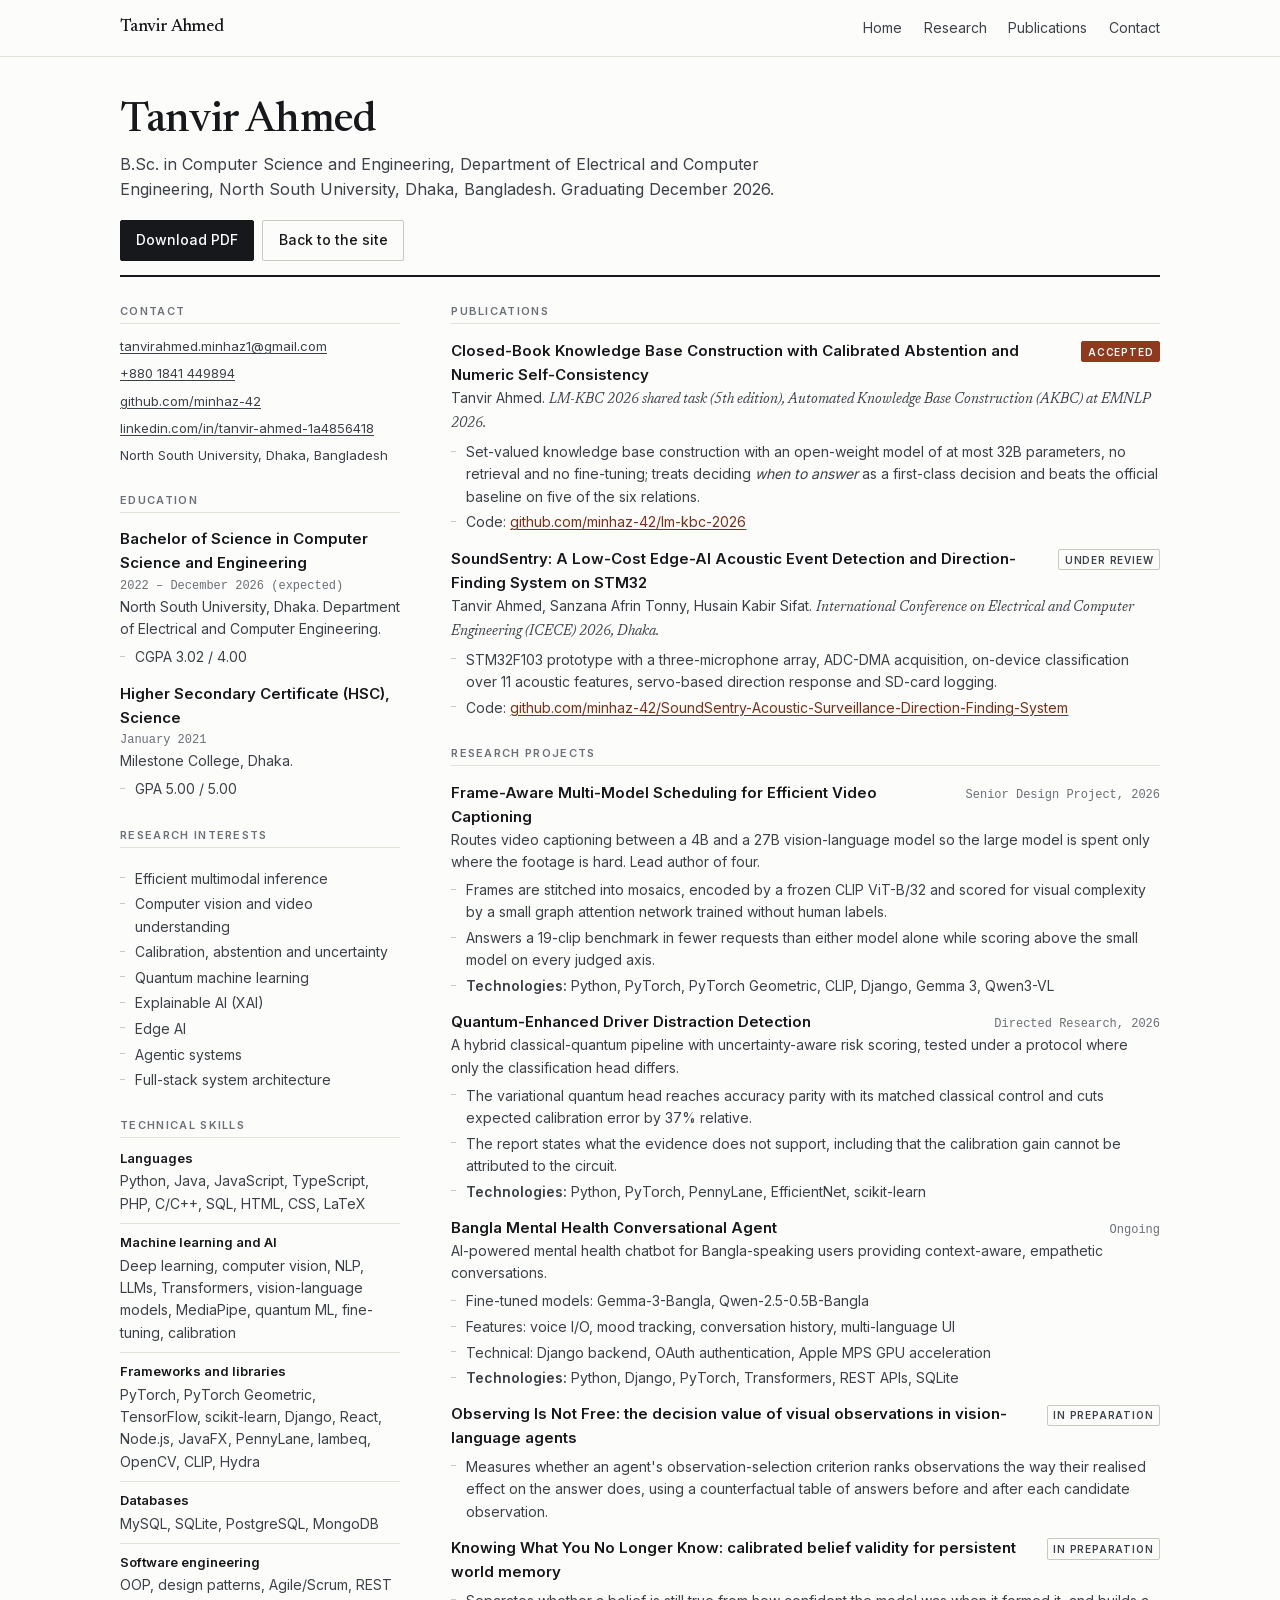
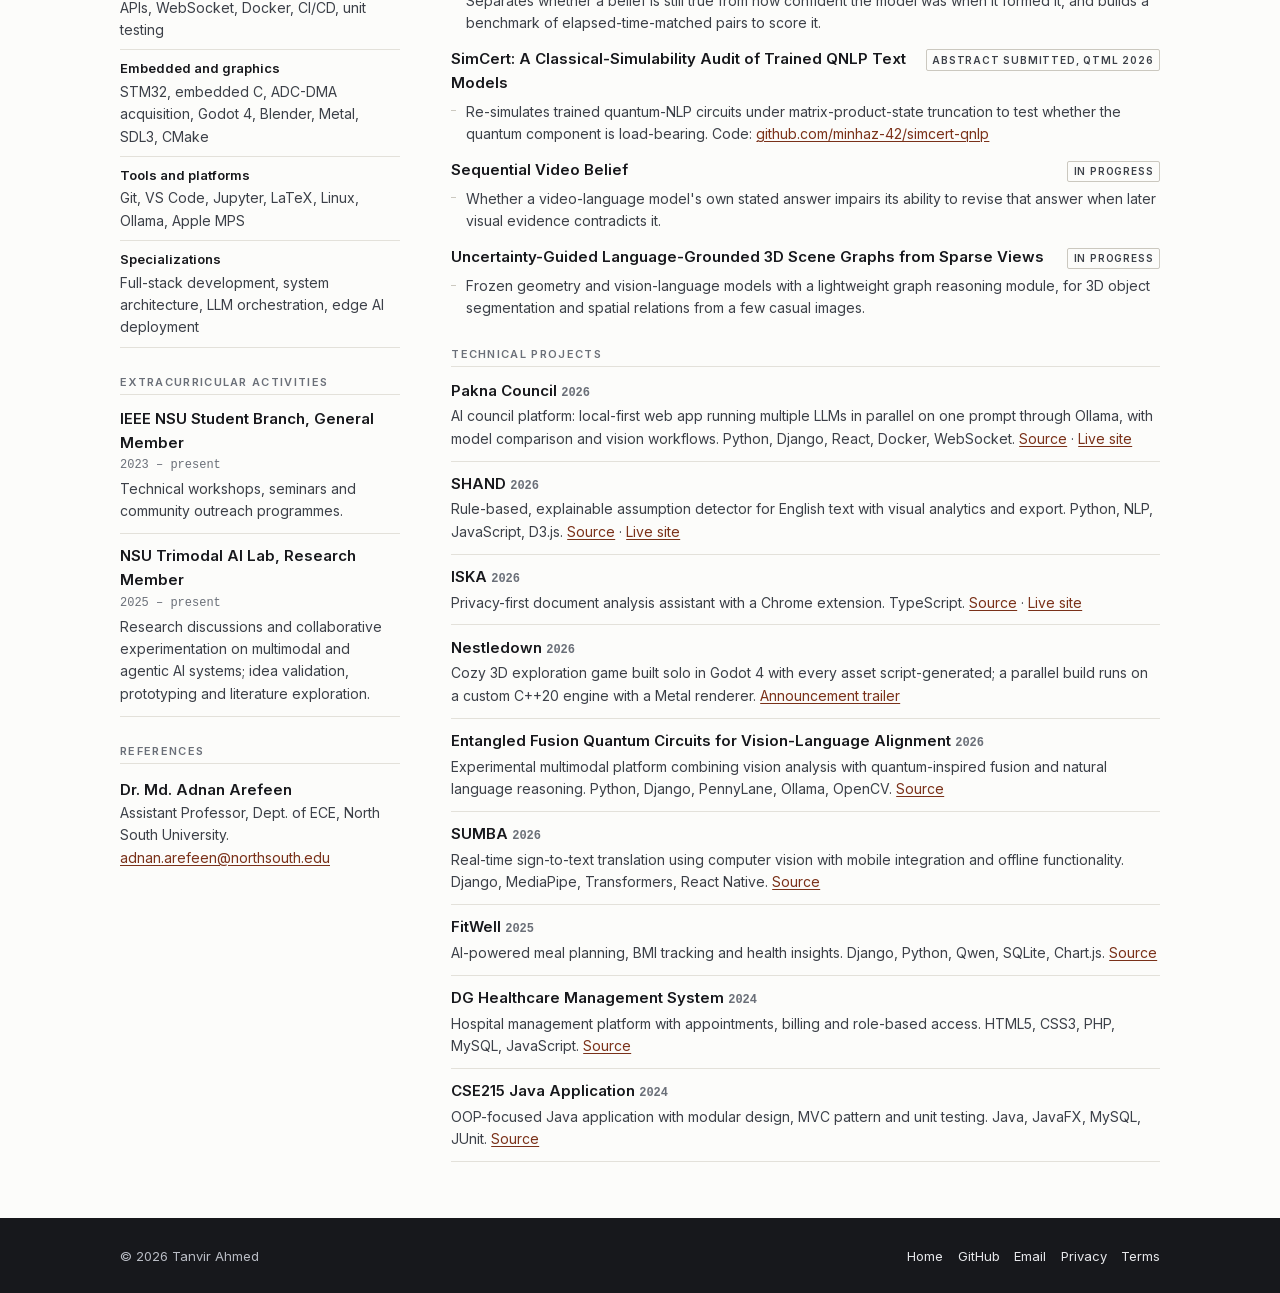
==== commit 66167433: "Rebuild the CV in the original layout with updated content Replace the Jake-style CV with the layout" ====
--- a/resume/index.html
+++ b/resume/index.html
@@ -50,7 +50,6 @@
       B.Sc. in Computer Science and Engineering, Department of Electrical and Computer
       Engineering, North South University, Dhaka, Bangladesh. Graduating December 2026.
     </p>
-    
     <div class="cv__actions btn-row">
       <a class="btn btn--primary" href="../assets/cv/Tanvir-Ahmed-CV.pdf">Download PDF</a>
       <a class="btn" href="../">Back to the site</a>
@@ -61,317 +60,173 @@
     <aside class="cv__side">
       <h2>Contact</h2>
       <ul class="cv-contact">
-            <li><a href="mailto:tanvirahmed.minhaz1@gmail.com">tanvirahmed.minhaz1@gmail.com</a></li>
-            <li><a href="mailto:tanvir.ahmed32@northsouth.edu">tanvir.ahmed32@northsouth.edu</a></li>
-            <li><a href="tel:+8801841449894">+880 1841 449894</a></li>
-            <li><a href="https://github.com/minhaz-42" rel="me noopener">github.com/minhaz-42</a></li>
-            <li><a href="https://www.linkedin.com/in/tanvir-ahmed-1a4856418/" rel="me noopener">linkedin.com/in/tanvir-ahmed-1a4856418</a></li>
-            <li>Dhaka, Bangladesh</li>
-          </ul>
+        <li><a href="mailto:tanvirahmed.minhaz1@gmail.com">tanvirahmed.minhaz1@gmail.com</a></li>
+        <li><a href="tel:+8801841449894">+880 1841 449894</a></li>
+        <li><a href="https://github.com/minhaz-42" rel="me noopener">github.com/minhaz-42</a></li>
+        <li><a href="https://www.linkedin.com/in/tanvir-ahmed-1a4856418/" rel="me noopener">linkedin.com/in/tanvir-ahmed-1a4856418</a></li>
+        <li>North South University, Dhaka, Bangladesh</li>
+      </ul>
+
       <h2>Education</h2>
-      
-        <div class="cv-item">
-          <div class="cv-item__top">
-            <span class="cv-item__name">North South University</span>
-            <span class="cv-item__when">2022 &ndash; Dec 2026 (expected)</span>
-          </div>
-          <p class="cv-item__sub">B.Sc. in Computer Science and Engineering, Dhaka, Bangladesh.</p>
-          <ul>
-            <li>Department of Electrical and Computer Engineering. CGPA 3.02 / 4.00.</li>
-          </ul>
-        </div>
-      
-        <div class="cv-item">
-          <div class="cv-item__top">
-            <span class="cv-item__name">Milestone College</span>
-            <span class="cv-item__when">2021</span>
-          </div>
-          <p class="cv-item__sub">Higher Secondary Certificate, Science, Dhaka, Bangladesh.</p>
-          <ul>
-            <li>GPA 5.00 / 5.00.</li>
-          </ul>
-        </div>
-      
+      <div class="cv-item">
+        <div class="cv-item__top">
+          <span class="cv-item__name">Bachelor of Science in Computer Science and Engineering</span>
+          <span class="cv-item__when">2022 &ndash; December 2026 (expected)</span>
+        </div>
+        <p class="cv-item__sub">North South University, Dhaka. Department of Electrical and Computer Engineering.</p>
+        <ul><li>CGPA 3.02 / 4.00</li></ul>
+      </div>
+      <div class="cv-item">
+        <div class="cv-item__top">
+          <span class="cv-item__name">Higher Secondary Certificate (HSC), Science</span>
+          <span class="cv-item__when">January 2021</span>
+        </div>
+        <p class="cv-item__sub">Milestone College, Dhaka.</p>
+        <ul><li>GPA 5.00 / 5.00</li></ul>
+      </div>
+
+      <h2>Research interests</h2>
+      <div class="cv-item">
+        <ul>
+          <li>Efficient multimodal inference</li>
+          <li>Computer vision and video understanding</li>
+          <li>Calibration, abstention and uncertainty</li>
+          <li>Quantum machine learning</li>
+          <li>Explainable AI (XAI)</li>
+          <li>Edge AI</li>
+          <li>Agentic systems</li>
+          <li>Full-stack system architecture</li>
+        </ul>
+      </div>
+
       <h2>Technical skills</h2>
-        <dl class="cv-skills">
-          <div>
-            <dt>Programming</dt>
-            <dd>Python, C++, C, Java, JavaScript, TypeScript, PHP, SQL, LaTeX</dd>
-          </div>
-          <div>
-            <dt>Machine learning</dt>
-            <dd>PyTorch, Transformers, PyTorch Geometric, scikit-learn, graph attention networks,
-              fine-tuning, calibration, Hydra</dd>
-          </div>
-          <div>
-            <dt>Vision and multimodal</dt>
-            <dd>OpenCV, CLIP, DINOv2, SAM 2, MediaPipe, vision-language models, video understanding,
-              Ollama</dd>
-          </div>
-          <div>
-            <dt>Quantum ML</dt>
-            <dd>PennyLane, variational circuits, OpenQASM, matrix-product-state simulation, lambeq</dd>
-          </div>
-          <div>
-            <dt>Web and software</dt>
-            <dd>Django, React, Node.js, REST APIs, WebSocket, Docker, PostgreSQL, MySQL, SQLite</dd>
-          </div>
-          <div>
-            <dt>Embedded</dt>
-            <dd>STM32, embedded C, ADC-DMA acquisition, sensor interfacing</dd>
-          </div>
-          <div>
-            <dt>Graphics and games</dt>
-            <dd>Godot 4, Blender, Metal, SDL3, CMake</dd>
-          </div>
-          <div>
-            <dt>Tools</dt>
-            <dd>Git, Linux, Jupyter, Apple MPS, VS Code</dd>
-          </div>
-        </dl>
-      
-      <h2>Activities</h2>
-        <ul class="cv-rows">
-          <li>
-            <div class="cv-item__top">
-              <span class="n">NSU Trimodal AI Lab, Research Member</span>
-              <span class="cv-item__when">2025 &ndash; present</span>
-            </div>
-            <span class="d">
-              Collaborative experimentation on multimodal and agentic AI systems; idea validation,
-              prototyping and literature review.
-            </span>
-          </li>
-          <li>
-            <div class="cv-item__top">
-              <span class="n">IEEE NSU Student Branch, General Member</span>
-              <span class="cv-item__when">2023 &ndash; present</span>
-            </div>
-            <span class="d">Technical workshops, seminars and community outreach programmes.</span>
-          </li>
-        </ul>
-      
-      <h2>Reference</h2>
-        <div class="cv-item">
-          <div class="cv-item__top">
-            <span class="cv-item__name">Dr. Md Adnan Arefeen</span>
-          </div>
-          <p class="cv-item__sub">
-            Assistant Professor, Department of Electrical and Computer Engineering, North South
-            University, Dhaka, Bangladesh. Contact details available on request.
-          </p>
-        </div>
-      
+      <dl class="cv-skills">
+        <div><dt>Languages</dt><dd>Python, Java, JavaScript, TypeScript, PHP, C/C++, SQL, HTML, CSS, LaTeX</dd></div>
+        <div><dt>Machine learning and AI</dt><dd>Deep learning, computer vision, NLP, LLMs, Transformers, vision-language models, MediaPipe, quantum ML, fine-tuning, calibration</dd></div>
+        <div><dt>Frameworks and libraries</dt><dd>PyTorch, PyTorch Geometric, TensorFlow, scikit-learn, Django, React, Node.js, JavaFX, PennyLane, lambeq, OpenCV, CLIP, Hydra</dd></div>
+        <div><dt>Databases</dt><dd>MySQL, SQLite, PostgreSQL, MongoDB</dd></div>
+        <div><dt>Software engineering</dt><dd>OOP, design patterns, Agile/Scrum, REST APIs, WebSocket, Docker, CI/CD, unit testing</dd></div>
+        <div><dt>Embedded and graphics</dt><dd>STM32, embedded C, ADC-DMA acquisition, Godot 4, Blender, Metal, SDL3, CMake</dd></div>
+        <div><dt>Tools and platforms</dt><dd>Git, VS Code, Jupyter, LaTeX, Linux, Ollama, Apple MPS</dd></div>
+        <div><dt>Specializations</dt><dd>Full-stack development, system architecture, LLM orchestration, edge AI deployment</dd></div>
+      </dl>
+
+      <h2>Extracurricular activities</h2>
+      <ul class="cv-rows">
+        <li>
+          <div class="cv-item__top"><span class="n">IEEE NSU Student Branch, General Member</span><span class="cv-item__when">2023 &ndash; present</span></div>
+          <span class="d">Technical workshops, seminars and community outreach programmes.</span>
+        </li>
+        <li>
+          <div class="cv-item__top"><span class="n">NSU Trimodal AI Lab, Research Member</span><span class="cv-item__when">2025 &ndash; present</span></div>
+          <span class="d">Research discussions and collaborative experimentation on multimodal and agentic AI systems; idea validation, prototyping and literature exploration.</span>
+        </li>
+      </ul>
+
+      <h2>References</h2>
+      <div class="cv-item">
+        <div class="cv-item__top"><span class="cv-item__name">Dr. Md. Adnan Arefeen</span></div>
+        <p class="cv-item__sub">Assistant Professor, Dept. of ECE, North South University.<br><a href="mailto:adnan.arefeen@northsouth.edu">adnan.arefeen@northsouth.edu</a></p>
+      </div>
     </aside>
 
     <div class="cv__main">
-      <h2>Research interests</h2>
-        <div class="cv-item">
-          <p class="cv-item__sub">
-            Efficient multimodal inference and the scheduling of computation across vision-language
-            models of different sizes; video understanding and its evaluation; calibration, abstention
-            and uncertainty; explainable and auditable systems; empirical audits of quantum machine
-            learning; and inference on microcontroller-class hardware.
-          </p>
-        </div>
-      
       <h2>Publications</h2>
-      
-        <div class="cv-item">
-          <div class="cv-item__top">
-            <span class="cv-item__name">
-              Closed-Book Knowledge Base Construction with Calibrated Abstention and Numeric
-              Self-Consistency
-            </span>
-            <span class="cv-pub__flag cv-pub__flag--accepted">Accepted</span>
-          </div>
-          <p class="cv-item__sub">
-            Tanvir Ahmed. <em>LM-KBC 2026 shared task (5th edition), Automated Knowledge Base
-            Construction (AKBC) at EMNLP 2026.</em>
-          </p>
-          <ul>
-            <li>Set-valued knowledge base construction with an open-weight model of at most 32B
-              parameters, no retrieval and no fine-tuning. Because a correct empty prediction scores a
-              perfect F<sub>1</sub>, the system treats <em>when to answer</em> as a first-class
-              decision.</li>
-            <li>Scores 0.461 relation-averaged and 0.488 micro macro-F<sub>1</sub> on validation against
-              0.300 / 0.313 for the official baseline, beating it on five of the six relations.
-              Code: <a href="https://github.com/minhaz-42/lm-kbc-2026" rel="noopener">github.com/minhaz-42/lm-kbc-2026</a>.</li>
-          </ul>
-        </div>
-      
-        <div class="cv-item">
-          <div class="cv-item__top">
-            <span class="cv-item__name">
-              SoundSentry: A Low-Cost Edge-AI Acoustic Event Detection and Direction-Finding System
-              on STM32
-            </span>
-            <span class="cv-pub__flag">Under review</span>
-          </div>
-          <p class="cv-item__sub">
-            Tanvir Ahmed, Sanzana Afrin Tonny, Husain Kabir Sifat.
-            <em>International Conference on Electrical and Computer Engineering (ICECE) 2026, Dhaka.</em>
-          </p>
-          <ul>
-            <li>STM32F103 prototype with a three-microphone array, ADC-DMA acquisition, on-device
-              classification over 11 features, servo direction response and SD-card logging.</li>
-            <li>59.55% accuracy and 58.17% macro-F<sub>1</sub> on the 2,000-clip ESC-50 dataset under
-              five-fold validation.</li>
-          </ul>
-        </div>
-      
-      <h2>Research</h2>
-      
-        <div class="cv-item">
-          <div class="cv-item__top">
-            <span class="cv-item__name">Frame-Aware Multi-Model Scheduling for Efficient Video Captioning</span>
-            <span class="cv-item__when">Senior Design Project, 2026</span>
-          </div>
-          <ul>
-            <li>Routes video captioning between a 4B and a 27B vision-language model using a
-              CLIP-plus-graph-attention complexity scorer trained without human labels.</li>
-            <li>Answers a 19-clip benchmark in 70 API requests against 228 for the small model alone,
-              scoring above it on every judged axis. Lead author of four.</li>
-          </ul>
-        </div>
-      
-        <div class="cv-item">
-          <div class="cv-item__top">
-            <span class="cv-item__name">Quantum-Enhanced Driver Distraction Detection</span>
-            <span class="cv-item__when">Directed Research, 2026</span>
-          </div>
-          <ul>
-            <li>Hybrid classical-quantum pipeline with an entropy gate and a continuous risk score,
-              under a protocol where only the classification head differs.</li>
-            <li>The quantum head reaches accuracy parity with its matched classical control and cuts
-              expected calibration error by 37% relative; the report states plainly that the gain cannot
-              be attributed to the circuit.</li>
-          </ul>
-        </div>
-      
-        <div class="cv-item">
-          <div class="cv-item__top">
-            <span class="cv-item__name">Observing Is Not Free: the decision value of visual observations in vision-language agents</span>
-            <span class="cv-pub__flag">In preparation</span>
-          </div>
-          <ul>
-            <li>Measures whether an agent's observation-selection criterion ranks observations the way
-              their realised effect on the answer does. On V*Bench, 8.2% of observations help and 5.9%
-              actively harm.</li>
-          </ul>
-        </div>
-      
-        <div class="cv-item">
-          <div class="cv-item__top">
-            <span class="cv-item__name">Knowing What You No Longer Know: calibrated belief validity for persistent world memory</span>
-            <span class="cv-pub__flag">In preparation</span>
-          </div>
-          <ul>
-            <li>Separates whether a belief is still true from how confident the model was when it formed
-              it, and builds a benchmark of elapsed-time-matched pairs to score it.</li>
-          </ul>
-        </div>
-      
-        <div class="cv-item">
-          <div class="cv-item__top">
-            <span class="cv-item__name">SimCert: a classical-simulability audit of trained QNLP text models</span>
-            <span class="cv-pub__flag">Abstract submitted, QTML 2026</span>
-          </div>
-          <ul>
-            <li>Re-simulates trained quantum-NLP circuits under matrix-product-state truncation to test
-              whether the quantum component is load-bearing.</li>
-          </ul>
-        </div>
-      
-        <div class="cv-item">
-          <div class="cv-item__top">
-            <span class="cv-item__name">Sequential Video Belief</span>
-            <span class="cv-pub__flag">In progress</span>
-          </div>
-          <ul>
-            <li>Whether a video-language model's own stated answer impairs its ability to revise that
-              answer when later evidence contradicts it.</li>
-          </ul>
-        </div>
-      
-        <div class="cv-item">
-          <div class="cv-item__top">
-            <span class="cv-item__name">Uncertainty-Guided Language-Grounded 3D Scene Graphs from Sparse Views</span>
-            <span class="cv-pub__flag">In progress</span>
-          </div>
-          <ul>
-            <li>Frozen geometry and vision-language models with a lightweight graph reasoning module,
-              for 3D object segmentation and spatial relations from a few casual images.</li>
-          </ul>
-        </div>
-      
-      <h2>Projects</h2>
-        <ul class="cv-rows">
-          <li>
-            <span class="n">Pakna Council</span>
-            <span class="d">
-              Local-first web app running several LLMs in parallel on one prompt through Ollama.
-              Django, React, Docker, WebSocket.
-              <a href="https://github.com/minhaz-42/Pakna_council" rel="noopener">Source</a> &middot;
-              <a href="https://pakna-council.vercel.app/" rel="noopener">demo</a>.
-            </span>
-          </li>
-          <li>
-            <span class="n">SHAND</span>
-            <span class="d">
-              Deterministic, explainable assumption detector for English text; every flag traces to its
-              rule. Python, Django, D3.js.
-              <a href="https://github.com/minhaz-42/SHAND" rel="noopener">Source</a> &middot;
-              <a href="https://shand1.vercel.app/" rel="noopener">demo</a>.
-            </span>
-          </li>
-          <li>
-            <span class="n">ISKA</span>
-            <span class="d">
-              Privacy-first document analysis assistant with a Chrome extension. TypeScript, Chrome
-              extension APIs.
-              <a href="https://github.com/minhaz-42/ISKA" rel="noopener">Source</a> &middot;
-              <a href="https://iska-hxrr.vercel.app/" rel="noopener">demo</a>.
-            </span>
-          </li>
-          <li>
-            <span class="n">Nestledown</span>
-            <span class="d">
-              Cozy 3D exploration game built solo in Godot 4 with every asset script-generated; a
-              parallel build runs on a custom C++20 engine with a Metal renderer.
-              <a href="https://youtu.be/MUN7_kuh00U" rel="noopener">Trailer</a>.
-            </span>
-          </li>
-          <li>
-            <span class="n">Entangled Fusion Quantum Circuits</span>
-            <span class="d">
-              Multimodal platform pairing vision analysis with quantum-inspired fusion and language
-              reasoning. Python, Django, PennyLane, OpenCV.
-            </span>
-          </li>
-          <li>
-            <span class="n">SUMBA</span>
-            <span class="d">
-              3D sign language translation: gesture capture, dataset building and model training.
-              Django, MediaPipe, Transformers, React Native.
-            </span>
-          </li>
-          <li>
-            <span class="n">FitWell</span>
-            <span class="d">
-              Nutrition and health assistant with meal planning and BMI tracking. Django, Python, Qwen,
-              SQLite.
-            </span>
-          </li>
-          <li>
-            <span class="n">DG Healthcare Management System</span>
-            <span class="d">
-              Records, scheduling, prescriptions and billing with role-based access. PHP, MySQL,
-              JavaScript.
-            </span>
-          </li>
-        </ul>
-      
+      <div class="cv-item">
+        <div class="cv-item__top">
+          <span class="cv-item__name">Closed-Book Knowledge Base Construction with Calibrated Abstention and Numeric Self-Consistency</span>
+          <span class="cv-pub__flag cv-pub__flag--accepted">Accepted</span>
+        </div>
+        <p class="cv-item__sub">Tanvir Ahmed. <em>LM-KBC 2026 shared task (5th edition), Automated Knowledge Base Construction (AKBC) at EMNLP 2026.</em></p>
+        <ul>
+          <li>Set-valued knowledge base construction with an open-weight model of at most 32B parameters, no retrieval and no fine-tuning; treats deciding <em>when to answer</em> as a first-class decision and beats the official baseline on five of the six relations.</li>
+          <li>Code: <a href="https://github.com/minhaz-42/lm-kbc-2026" rel="noopener">github.com/minhaz-42/lm-kbc-2026</a></li>
+        </ul>
+      </div>
+      <div class="cv-item">
+        <div class="cv-item__top">
+          <span class="cv-item__name">SoundSentry: A Low-Cost Edge-AI Acoustic Event Detection and Direction-Finding System on STM32</span>
+          <span class="cv-pub__flag">Under review</span>
+        </div>
+        <p class="cv-item__sub">Tanvir Ahmed, Sanzana Afrin Tonny, Husain Kabir Sifat. <em>International Conference on Electrical and Computer Engineering (ICECE) 2026, Dhaka.</em></p>
+        <ul>
+          <li>STM32F103 prototype with a three-microphone array, ADC-DMA acquisition, on-device classification over 11 acoustic features, servo-based direction response and SD-card logging.</li>
+          <li>Code: <a href="https://github.com/minhaz-42/SoundSentry-Acoustic-Surveillance-Direction-Finding-System" rel="noopener">github.com/minhaz-42/SoundSentry-Acoustic-Surveillance-Direction-Finding-System</a></li>
+        </ul>
+      </div>
+
+      <h2>Research projects</h2>
+      <div class="cv-item">
+        <div class="cv-item__top"><span class="cv-item__name">Frame-Aware Multi-Model Scheduling for Efficient Video Captioning</span><span class="cv-item__when">Senior Design Project, 2026</span></div>
+        <p class="cv-item__sub">Routes video captioning between a 4B and a 27B vision-language model so the large model is spent only where the footage is hard. Lead author of four.</p>
+        <ul>
+          <li>Frames are stitched into mosaics, encoded by a frozen CLIP ViT-B/32 and scored for visual complexity by a small graph attention network trained without human labels.</li>
+          <li>Answers a 19-clip benchmark in fewer requests than either model alone while scoring above the small model on every judged axis.</li>
+          <li><strong>Technologies:</strong> Python, PyTorch, PyTorch Geometric, CLIP, Django, Gemma 3, Qwen3-VL</li>
+        </ul>
+      </div>
+      <div class="cv-item">
+        <div class="cv-item__top"><span class="cv-item__name">Quantum-Enhanced Driver Distraction Detection</span><span class="cv-item__when">Directed Research, 2026</span></div>
+        <p class="cv-item__sub">A hybrid classical-quantum pipeline with uncertainty-aware risk scoring, tested under a protocol where only the classification head differs.</p>
+        <ul>
+          <li>The variational quantum head reaches accuracy parity with its matched classical control and cuts expected calibration error by 37% relative.</li>
+          <li>The report states what the evidence does not support, including that the calibration gain cannot be attributed to the circuit.</li>
+          <li><strong>Technologies:</strong> Python, PyTorch, PennyLane, EfficientNet, scikit-learn</li>
+        </ul>
+      </div>
+      <div class="cv-item">
+        <div class="cv-item__top"><span class="cv-item__name">Bangla Mental Health Conversational Agent</span><span class="cv-item__when">Ongoing</span></div>
+        <p class="cv-item__sub">AI-powered mental health chatbot for Bangla-speaking users providing context-aware, empathetic conversations.</p>
+        <ul>
+          <li>Fine-tuned models: Gemma-3-Bangla, Qwen-2.5-0.5B-Bangla</li>
+          <li>Features: voice I/O, mood tracking, conversation history, multi-language UI</li>
+          <li>Technical: Django backend, OAuth authentication, Apple MPS GPU acceleration</li>
+          <li><strong>Technologies:</strong> Python, Django, PyTorch, Transformers, REST APIs, SQLite</li>
+        </ul>
+      </div>
+      <div class="cv-item">
+        <div class="cv-item__top"><span class="cv-item__name">Observing Is Not Free: the decision value of visual observations in vision-language agents</span><span class="cv-pub__flag">In preparation</span></div>
+        <ul>
+          <li>Measures whether an agent's observation-selection criterion ranks observations the way their realised effect on the answer does, using a counterfactual table of answers before and after each candidate observation.</li>
+        </ul>
+      </div>
+      <div class="cv-item">
+        <div class="cv-item__top"><span class="cv-item__name">Knowing What You No Longer Know: calibrated belief validity for persistent world memory</span><span class="cv-pub__flag">In preparation</span></div>
+        <ul>
+          <li>Separates whether a belief is still true from how confident the model was when it formed it, and builds a benchmark of elapsed-time-matched pairs to score it.</li>
+        </ul>
+      </div>
+      <div class="cv-item">
+        <div class="cv-item__top"><span class="cv-item__name">SimCert: A Classical-Simulability Audit of Trained QNLP Text Models</span><span class="cv-pub__flag">Abstract submitted, QTML 2026</span></div>
+        <ul>
+          <li>Re-simulates trained quantum-NLP circuits under matrix-product-state truncation to test whether the quantum component is load-bearing. Code: <a href="https://github.com/minhaz-42/simcert-qnlp" rel="noopener">github.com/minhaz-42/simcert-qnlp</a></li>
+        </ul>
+      </div>
+      <div class="cv-item">
+        <div class="cv-item__top"><span class="cv-item__name">Sequential Video Belief</span><span class="cv-pub__flag">In progress</span></div>
+        <ul>
+          <li>Whether a video-language model's own stated answer impairs its ability to revise that answer when later visual evidence contradicts it.</li>
+        </ul>
+      </div>
+      <div class="cv-item">
+        <div class="cv-item__top"><span class="cv-item__name">Uncertainty-Guided Language-Grounded 3D Scene Graphs from Sparse Views</span><span class="cv-pub__flag">In progress</span></div>
+        <ul>
+          <li>Frozen geometry and vision-language models with a lightweight graph reasoning module, for 3D object segmentation and spatial relations from a few casual images.</li>
+        </ul>
+      </div>
+
+      <h2>Technical projects</h2>
+      <ul class="cv-rows">
+        <li><span class="n">Pakna Council <span class="cv-item__when">2026</span></span><span class="d">AI council platform: local-first web app running multiple LLMs in parallel on one prompt through Ollama, with model comparison and vision workflows. Python, Django, React, Docker, WebSocket. <a href="https://github.com/minhaz-42/Pakna_council" rel="noopener">Source</a> &middot; <a href="https://pakna-council.vercel.app/" rel="noopener">Live site</a></span></li>
+        <li><span class="n">SHAND <span class="cv-item__when">2026</span></span><span class="d">Rule-based, explainable assumption detector for English text with visual analytics and export. Python, NLP, JavaScript, D3.js. <a href="https://github.com/minhaz-42/SHAND" rel="noopener">Source</a> &middot; <a href="https://shand1.vercel.app/" rel="noopener">Live site</a></span></li>
+        <li><span class="n">ISKA <span class="cv-item__when">2026</span></span><span class="d">Privacy-first document analysis assistant with a Chrome extension. TypeScript. <a href="https://github.com/minhaz-42/ISKA" rel="noopener">Source</a> &middot; <a href="https://iska-hxrr.vercel.app/" rel="noopener">Live site</a></span></li>
+        <li><span class="n">Nestledown <span class="cv-item__when">2026</span></span><span class="d">Cozy 3D exploration game built solo in Godot 4 with every asset script-generated; a parallel build runs on a custom C++20 engine with a Metal renderer. <a href="https://youtu.be/MUN7_kuh00U" rel="noopener">Announcement trailer</a></span></li>
+        <li><span class="n">Entangled Fusion Quantum Circuits for Vision-Language Alignment <span class="cv-item__when">2026</span></span><span class="d">Experimental multimodal platform combining vision analysis with quantum-inspired fusion and natural language reasoning. Python, Django, PennyLane, Ollama, OpenCV. <a href="https://github.com/minhaz-42/Entangled-Fusion-Quantum-Circuits-for-Vision-Language-Representation-Alignment" rel="noopener">Source</a></span></li>
+        <li><span class="n">SUMBA <span class="cv-item__when">2026</span></span><span class="d">Real-time sign-to-text translation using computer vision with mobile integration and offline functionality. Django, MediaPipe, Transformers, React Native. <a href="https://github.com/minhaz-42/SUMBA" rel="noopener">Source</a></span></li>
+        <li><span class="n">FitWell <span class="cv-item__when">2025</span></span><span class="d">AI-powered meal planning, BMI tracking and health insights. Django, Python, Qwen, SQLite, Chart.js. <a href="https://github.com/minhaz-42/FitWell-Using-Django" rel="noopener">Source</a></span></li>
+        <li><span class="n">DG Healthcare Management System <span class="cv-item__when">2024</span></span><span class="d">Hospital management platform with appointments, billing and role-based access. HTML5, CSS3, PHP, MySQL, JavaScript. <a href="https://github.com/minhaz-42/cse311-project-on---DG-health-care-management-system-using-html-css-php" rel="noopener">Source</a></span></li>
+        <li><span class="n">CSE215 Java Application <span class="cv-item__when">2024</span></span><span class="d">OOP-focused Java application with modular design, MVC pattern and unit testing. Java, JavaFX, MySQL, JUnit. <a href="https://github.com/minhaz-42/cse215-project-using-java" rel="noopener">Source</a></span></li>
+      </ul>
     </div>
   </div>
 
--- a/assets/css/site.css
+++ b/assets/css/site.css
@@ -89,19 +89,17 @@
 /* Two-column content grid. Collapses to one column below 860px. */
 .grid-2 { display: grid; gap: 1.5rem var(--col-gap); grid-template-columns: 1fr; }
 @media (min-width: 860px) { .grid-2 { grid-template-columns: 1fr 1fr; } }
-.grid-2--wide { grid-template-columns: 1fr; }
-@media (min-width: 860px) { .grid-2--wide { grid-template-columns: 1.15fr .85fr; } }
 
 /* Prose that fills its column and flows into two magazine columns on desktop */
 .prose { color: var(--ink-2); }
 .prose p + p { margin-top: .85rem; }
 .prose--cols { column-gap: var(--col-gap); }
-@media (min-width: 860px) { .prose--cols { columns: 2; } .prose--cols p { break-inside: avoid; } }
+@media (min-width: 860px) { .prose--cols { columns: 2; column-fill: balance; } }
 
 /* Grid items default to a min-content minimum; a long token or wide child would
    push a track past the viewport. Every grid container opts children back to 0. */
 :where(.grid-2, .hero__grid, .list, .item__head, .interests, .skills, .skill,
-       .contact-list, .contact-list > li, .detail, .detail > div, .tags, .cv__grid) > * { min-width: 0; }
+       .contact-list, .contact-list > li, .tags, .cv__grid) > * { min-width: 0; }
 
 /* --- Section header: number, title, rule running to the right edge -------- */
 .sec-head {
@@ -248,24 +246,6 @@
 .interests > li::before { content: ''; position: absolute; left: 0; top: 1.38rem; width: .4rem; height: .4rem; background: var(--accent); }
 .interests .i-name { font-weight: 600; font-size: .9375rem; }
 .interests .i-note { color: var(--ink-3); font-size: .9375rem; }
-
-/* --- Featured research ---------------------------------------------------- */
-.feature { border-top: 3px solid var(--accent); padding-top: 1.4rem; }
-.feature__title { font-family: var(--serif); font-size: clamp(1.5rem, 3vw, 2rem); letter-spacing: -.015em; margin-bottom: .35rem; }
-.feature__sub { color: var(--ink-2); font-size: 1.0625rem; text-wrap: pretty; margin-bottom: .9rem; }
-.meta-line {
-  font-size: .875rem; color: var(--ink-3); display: flex; flex-wrap: wrap; gap: .2rem 1.25rem;
-  padding-block: .65rem; border-block: 1px solid var(--rule); margin-bottom: 1.4rem;
-}
-.meta-line b { font-weight: 500; color: var(--ink-2); }
-
-/* Definition-style facts */
-.detail { display: grid; gap: .55rem; align-content: start; }
-.detail > div { display: grid; gap: .1rem .9rem; grid-template-columns: 1fr; }
-@media (min-width: 560px) { .detail > div { grid-template-columns: 5.75rem 1fr; } }
-.detail .k { font-size: .6875rem; font-weight: 600; letter-spacing: .07em; text-transform: uppercase; color: var(--ink-3); padding-top: .28rem; }
-.detail .v { margin: 0; font-size: .9375rem; color: var(--ink-2); }
-.detail--boxed { padding: 1rem 1.1rem; border: 1px solid var(--rule); border-left: 2px solid var(--ink-3); background: var(--bg); }
 
 /* --- Entries: one component for research, publications, projects, education
    Title on its own line, meta on the right, description beneath. In a .grid-2
